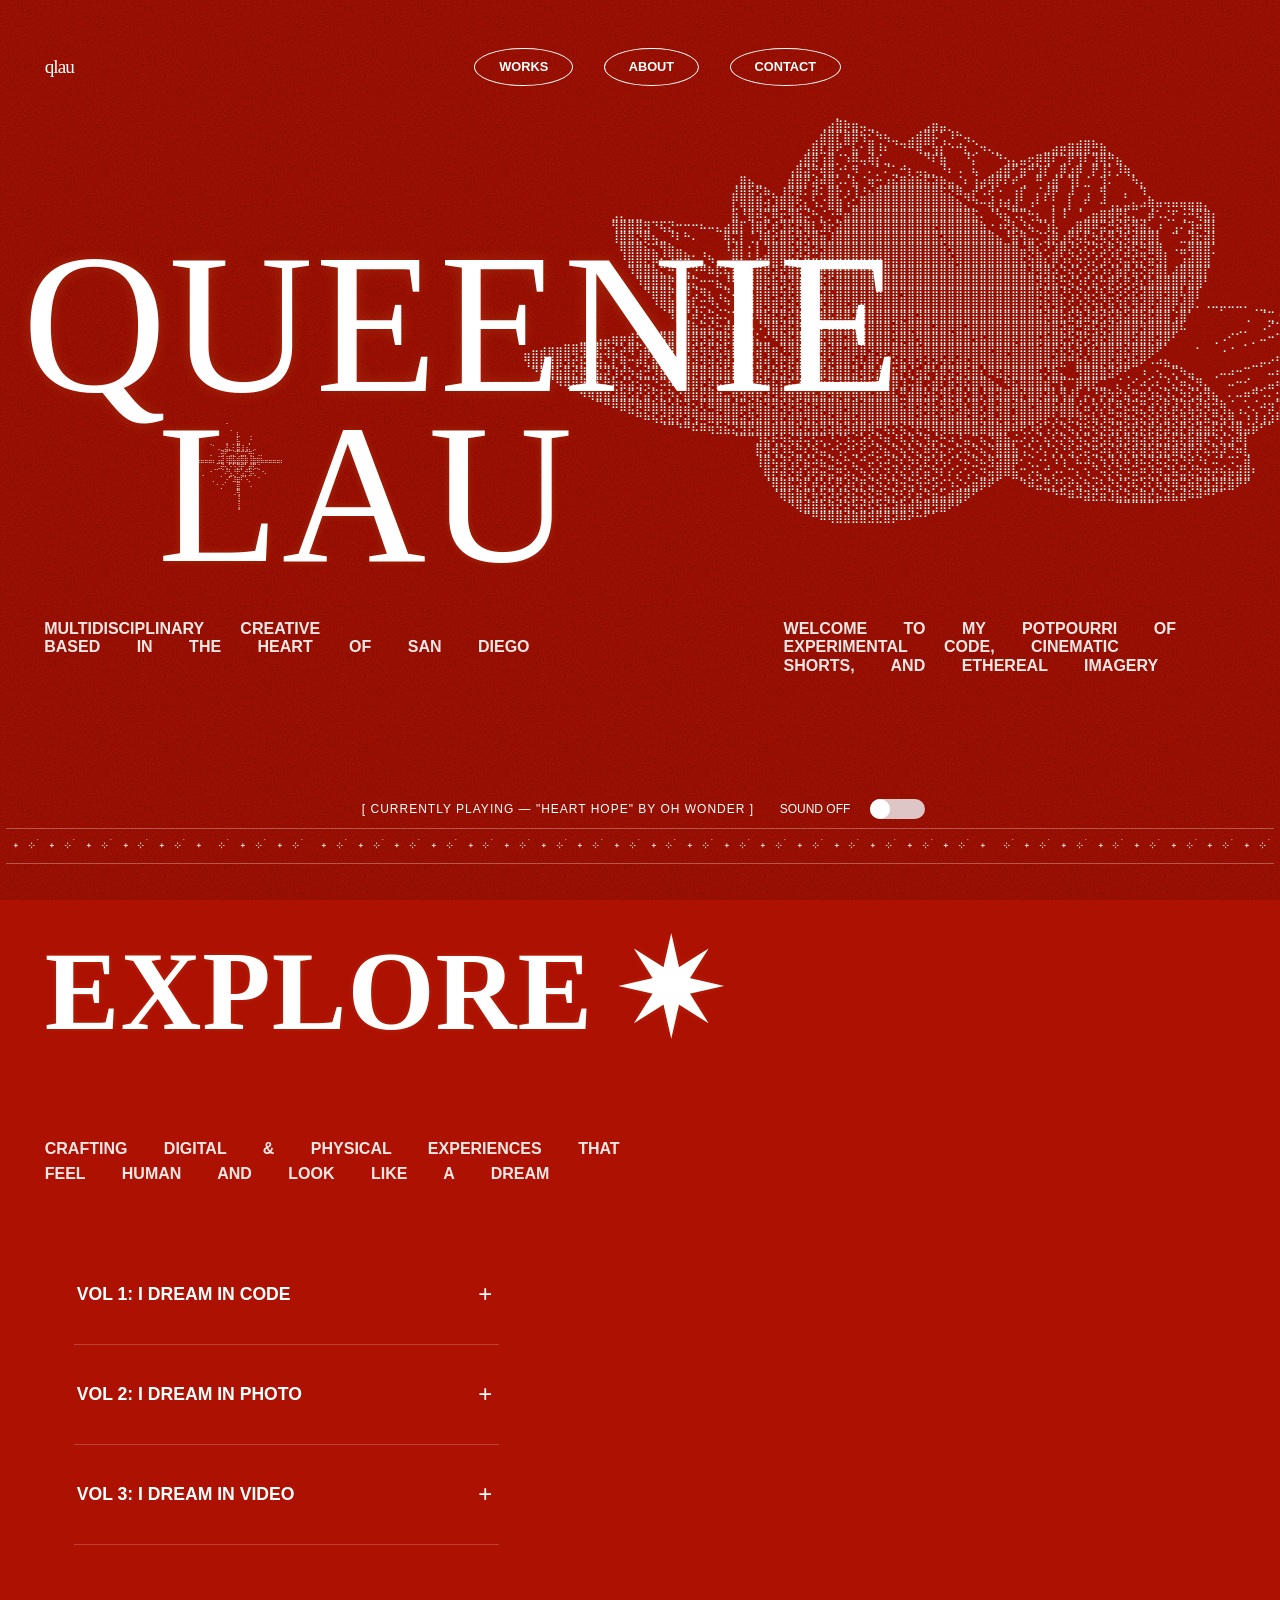
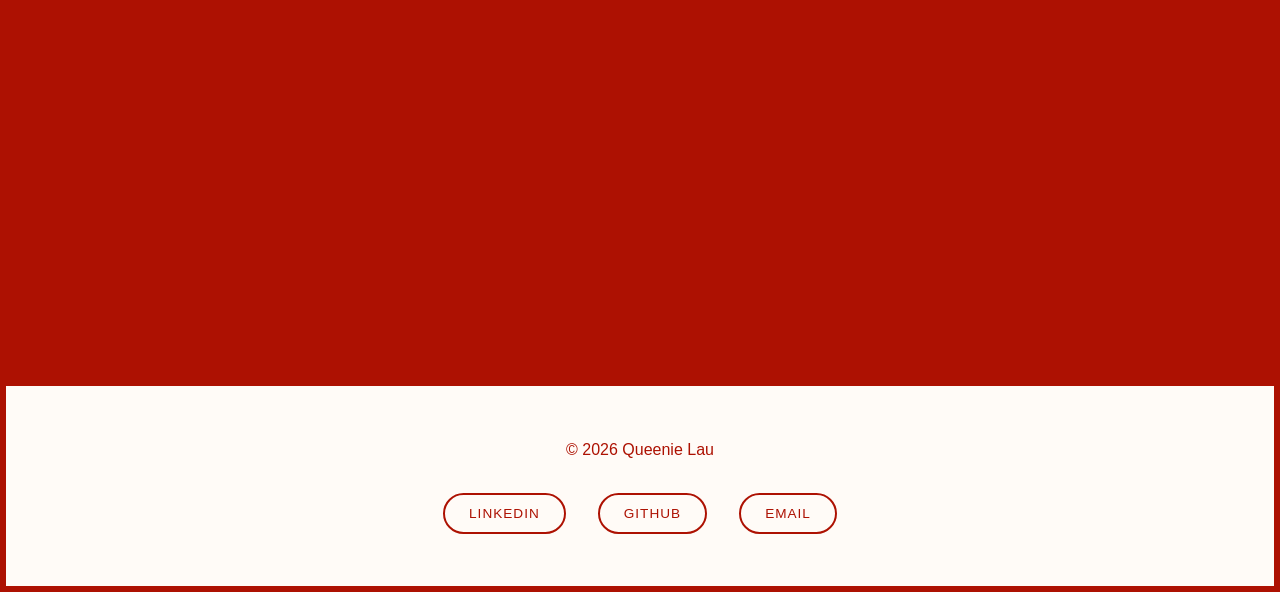
==== index.html @ f20484e8 "landing page wip" ====
<!doctype html>
<html lang="en">
  <head>
    <meta charset="UTF-8" />
    <meta name="viewport" content="width=device-width, initial-scale=1.0" />
    <title>Queenie Lau - Portfolio</title>
    <link rel="stylesheet" href="styles.css" />
    <script src="js/audio-controller.js" defer></script>
    <script type="importmap">
    {
      "imports": {
        "three": "https://unpkg.com/three@0.160.0/build/three.module.js",
        "three/addons/": "https://unpkg.com/three@0.160.0/examples/jsm/"
      }
    }
  </script>
  <script type="module" src="js/3d-cursor.js"></script>
  <script src="js/magazine.js"></script>
  <script src="https://cdn.jsdelivr.net/npm/page-flip@2.0.7/dist/js/page-flip.browser.min.js"></script>
  </head>
  <body>
    <header class="header">
      <nav class="navbar">
        <div class="logo">qlau</div>
        <ul class="nav-links">
          <li><a href="works.html">Works</a></li>
          <li><a href="about.html">About</a></li>
          <li><a href="#contact">Contact</a></li>
        </ul>
      </nav>
    </header>

    <main class="landing">
      <section class="hero">
        <div class="hero-content">
          <div class="hero-title-with-lotus">
            <div>
              <h1 class="hero-title">QUEENIE</h1>
              <div style="position: relative;">
                <h1 class="hero-title-lau">LAU</h1>
                <pre class="hero-lotus-top">⠀⠀⠀⠀⠀⠀⠀⠀⠀⠠⠀⠀⠀⠀⠀⠀⠀⠀⠀⠀⠀⠀⠀
⠀⠀⠀⠀⠀⠀⠀⠀⠀⠀⠠⠀⠀⠀⠀⠀⠀⠀⠀⠀⠀⠀⠀⠀
⠀⠀⠀⠀⠀⠀⠀⠀⠀⠀⠀⠀⡧⠀⠀⠠⠀⠀⠀⠀⠀⠀⠀⠀
⠀⠀⠀⠀⠀⢀⠀⠀⠀⢠⠀⡀⣷⠀⠀⡌⠀⠀⠀⠀⠀⠀⠀⠀
⠀⠀⠀⠀⠀⠀⠁⠠⣀⢼⣄⡂⣿⢸⢰⠄⡠⠀⠀⠀⠀⠀⠀⠀
⠀⠀⠀⠀⠀⠠⠀⢀⣺⢋⣠⣌⢋⣭⡍⢻⡂⠠⠄⠀⠀⠀⠀⠀
⠰⣶⠷⠶⠶⠶⠆⣰⣾⠸⣿⣷⣿⢿⡿⢸⣿⠿⠷⠶⠶⠶⠶⠆
⠀⠀⠀⠀⠀⠀⢀⡠⢞⢢⡑⢑⣝⡟⢁⡾⡫⢌⠀⠀⠀⠀⠀⠀
⠀⠀⠀⠠⠀⠈⠀⠀⡀⠊⣱⢌⠋⢴⡍⠽⠢⠀⠈⠂⠀⠀⠀⠀
⠀⠀⠀⠀⠀⠀⠄⠀⠀⡐⠁⠼⣿⠃⠐⠄⠀⠈⠀⠀⠀⠀⠀⠀
⠀⠀⠀⠀⠀⠀⠀⠁⠌⠀⠀⠀⣿⠀⠀⠐⠀⠀⠀⠀⠀⠀⠀⠀
⠀⠀⠀⠀⠀⠀⠀⠀⠀⠀⠀⠠⢻⠀⠀⠀⠀⠀⠀⠀⠀⠀⠀⠀
⠀⠀⠀⠀⠀⠀⠀⠀⠀⠀⠀⠀⢸⠀⠀⠀⠀⠀⠀⠀⠀⠀⠀⠀
⠀⠀⠀⠀⠀⠀⠀⠀⠀⠀⠀⠀⢸⠀⠀⠀⠀⠀⠀⠀⠀⠀⠀⠀
⠀⠀⠀⠀⠀⠀⠀⠀⠀⠀⠀⠀⠈⠀⠀⠀⠀⠀⠀</pre>
              </div>
            </div>
            <pre class="hero-lotus">
⠀⠀⠀⠀⠀⠀⠀⠀⠀⠀⠀⠀⠀⠀⠀⠀⠀⠀⠀⠀⠀⠀⠀⠀⠀⠀⠀⠀⠀⠀⠀⠀⠀⠀⠀⠀⠀⠀⠀⡀⠀⠀⠀⠀⠀⠀⠀⠀⠀⠀⠀⠀⠀⠀⠀⠀⠀⠀⠀⠀⠀⠀⠀⠀⠀⠀⠀⠀⠀⠀⠀⠀⠀⠀⠀⠀⠀⠀⠀⠀⠀⠀⠀⠀⠀⠀⠀⠀⠀⠀⠀⠀⠀⠀⠀⠀⠀⠀⠀⠀⠀⠀⠀⠀⠀
⠀⠀⠀⠀⠀⠀⠀⠀⠀⠀⠀⠀⠀⠀⠀⠀⠀⠀⠀⠀⠀⠀⠀⠀⠀⠀⠀⠀⠀⠀⠀⠀⠀⠀⠀⠀⠀⢀⣴⣿⡷⣶⢤⣀⠀⠀⠀⠀⠀⠀⣠⣶⣤⡀⠀⠀⠀⠀⠀⠀⠀⠀⠀⠀⠀⠀⠀⠀⠀⠀⠀⠀⠀⠀⠀⠀⠀⠀⠀⠀⠀⠀⠀⠀⠀⠀⠀⠀⠀⠀⠀⠀⠀⠀⠀⠀⠀⠀⠀⠀⠀⠀⠀⠀⠀
⠀⠀⠀⠀⠀⠀⠀⠀⠀⠀⠀⠀⠀⠀⠀⠀⠀⠀⠀⠀⠀⠀⠀⠀⠀⠀⠀⠀⠀⠀⠀⠀⠀⠀⠀⠀⢀⣾⣿⡏⣿⣿⢳⣊⠳⢦⣀⠀⣠⣾⣿⡧⢁⠸⠓⢤⡀⠀⠀⠀⠀⠀⠀⠀⠀⠀⠀⠀⠀⢀⣀⡀⠀⠀⠀⠀⠀⠀⠀⠀⠀⠀⠀⠀⠀⠀⠀⠀⠀⠀⠀⠀⠀⠀⠀⠀⠀⠀⠀⠀⠀⠀⠀⠀⠀
⠀⠀⠀⠀⠀⠀⠀⠀⠀⠀⠀⠀⠀⠀⠀⠀⠀⠀⠀⠀⠀⠀⠀⠀⠀⠀⠀⠀⠀⠀⠀⠀⠀⠀⠀⢠⣿⣏⣿⠟⠉⣧⠂⣿⠸⠆⠈⠙⠛⢿⣉⢳⡎⠑⠚⣆⢈⠲⢄⡀⠀⠀⠀⠀⠀⣀⣴⡶⣿⣿⣿⣛⣷⡀⠀⠀⠀⠀⠀⠀⠀⠀⠀⠀⠀⠀⠀⠀⠀⠀⠀⠀⠀⠀⠀⠀⠀⠀⠀⠀⠀⠀⠀⠀⠀
⠀⠀⠀⠀⠀⠀⠀⠀⠀⠀⠀⠀⠀⠀⠀⠀⠀⠀⠀⠀⠀⠀⠀⠀⠀⠀⠀⠀⠀⠀⠀⠀⠀⠀⢠⣿⡿⢰⣿⡈⠱⠿⢤⢾⡎⣀⠀⠀⠀⠀⠙⠏⣷⠀⠀⠘⡅⠀⠀⠙⢢⣄⣤⢖⡿⢿⠏⢉⡟⢹⠇⣹⢿⡛⣦⠀⠀⠀⠀⠀⠀⠀⠀⠀⠀⠀⠀⠀⠀⠀⠀⠀⠀⠀⠀⠀⠀⠀⠀⠀⠀⠀⠀⠀⠀
⠀⠀⠀⠀⠀⠀⠀⠀⠀⠀⠀⠀⠀⠀⠀⠀⠀⠀⠀⠀⠀⠀⠀⠀⠀⠀⠀⠀⠀⠀⠀⠀⠀⢠⣿⣽⡛⢾⣿⡐⢃⠻⠀⠄⡁⠌⣁⠚⡆⢤⣄⡀⠘⠆⠠⠀⢦⠀⢀⣴⣿⠋⣶⠛⣹⡏⢀⡿⣰⡿⠀⡟⢸⡅⡸⢷⡀⠀⠀⠀⠀⠀⠀⠀⠀⠀⠀⠀⠀⠀⠀⠀⠀⠀⠀⠀⠀⠀⠀⠀⠀⠀⠀⠀⠀
⠀⠀⠀⠀⠀⠀⠀⠀⠀⠀⠀⠀⠀⠀⠀⠀⠀⠀⠀⠀⠀⠀⠀⠀⠀⠀⢀⣿⣦⣀⠀⠀⠀⣾⣿⡟⣼⠾⣿⡡⠌⣧⠈⢶⢒⣰⣮⣿⣾⣷⣯⣽⡷⣤⡈⠆⢰⣴⢿⡟⠏⠞⢁⠀⠛⢠⣾⠁⢹⡇⣈⠀⢹⠄⠀⠀⠳⡄⠀⠀⠀⠀⠀⠀⠀⠀⠀⠀⠀⠀⠀⠀⠀⠀⠀⠀⠀⠀⠀⠀⠀⠀⠀⠀⠀
⠀⠀⠀⠀⠀⠀⠀⠀⠀⠀⠀⠀⠀⠀⠀⠀⠀⠀⠀⠀⠀⠀⠀⠀⠀⠀⣼⣿⣷⣫⠷⣄⣸⣟⡿⠅⡾⠅⣿⡗⡰⢸⣘⣦⣿⣿⣿⣿⣿⣿⣿⣿⣯⣝⠿⣤⡞⠡⢞⠐⠀⢰⡏⠀⡌⡼⡟⠀⡼⠀⢠⠀⢻⠀⠀⡄⠀⠹⡀⠀⠀⠀⠀⠀⠀⠀⠀⠀⠀⠀⠀⠀⠀⠀⠀⠀⠀⠀⠀⠀⠀⠀⠀⠀⠀
⠀⠀⠀⠀⠀⠀⠀⠀⠀⠀⠀⠀⠀⠀⠀⠀⠀⠀⠀⠀⠀⠀⠀⠀⠀⠀⣏⢿⣿⣿⣺⣼⣿⣿⣫⣆⠱⠌⣿⣿⠰⣥⣿⣿⣿⣿⣿⣿⣿⣿⣿⣿⣿⣿⣷⣌⡙⠒⢾⡸⢾⣼⣁⠰⠃⠁⡅⢀⡇⢀⠋⠀⠚⢠⣄⣤⣦⠴⢿⠶⠲⠶⢶⣶⣶⡄⠀⠀⠀⠀⠀⠀⠀⠀⠀⠀⠀⠀⠀⠀⠀⠀⠀⠀⠀
⠀⠀⠀⠀⠀⠀⠀⠀⠀⠀⠀⣠⣄⣀⣀⠀⠀⠀⠀⠀⠀⠀⠀⠀⠀⠀⣷⠘⣿⠾⣍⠿⣖⣻⣷⡬⠓⡌⡐⡛⣶⣿⣿⣿⣿⣿⣿⣿⣿⣿⣿⣿⣿⣿⣿⣿⣯⠄⠈⠳⣦⠩⡍⢓⣆⡀⡇⠸⠀⠈⣠⣶⣿⢿⣟⣧⣄⣀⡾⠡⢌⡋⢐⠚⢯⣿⡆⠀⠀⠀⠀⠀⠀⠀⠀⠀⠀⠀⠀⠀⠀⠀⠀⠀⠀
⠀⠀⠀⠀⠀⠀⠀⠀⠀⠀⠀⢻⣿⣿⣿⣻⠙⢯⣝⠒⠒⠒⠦⠤⣄⣴⣿⡏⢸⣿⢏⡾⣹⣯⣟⣿⣇⣹⡖⣽⣿⣿⣿⣿⣿⣿⣿⣿⣿⣿⣿⣟⣿⣿⣿⣿⣿⣷⡐⠰⢞⣧⡘⢦⡈⢱⡧⠀⣠⣿⣿⠿⣭⣛⣮⢷⣻⣾⣄⡰⠀⢠⠌⣹⠶⣿⡇⠀⠀⠀⠀⠀⠀⠀⠀⠀⠀⠀⠀⠀⠀⠀⠀⠀⠀
⠀⠀⠀⠀⠀⠀⠀⠀⠀⠀⠀⢸⣿⣿⣝⡿⢦⣀⠘⠇⠓⠄⠀⠀⠀⢿⣍⡇⢈⡸⣿⣞⣿⣷⣻⣞⣿⣶⣸⣿⣿⣿⣿⣿⣿⣿⣿⣿⣿⣿⣿⣿⣽⣿⣿⣿⣿⣿⣿⣦⠘⣷⢻⣤⠌⣱⡿⣰⣟⢧⣏⡳⢧⡻⣜⢯⣾⡿⣿⡇⠀⠉⣀⣹⣗⣾⡇⠀⠀⠀⠀⠀⠀⠀⠀⠀⠀⠀⠀⠀⠀⠀⠀⠀⠀
⠀⠀⠀⠀⠀⠀⠀⠀⠀⠀⠀⠀⢿⣿⣿⣮⣍⢻⣷⣤⡀⠀⢀⠀⠀⠸⣼⡇⡂⡇⢹⣿⣿⣷⣻⢾⣽⣻⣿⣿⣿⣿⣿⣿⣿⣿⣿⣿⣿⣿⣿⣿⣷⣻⣿⣿⣿⣿⣿⣿⣿⣿⣬⢿⣎⠜⣹⡿⣜⢣⢎⡝⣣⢟⡼⣳⢯⣛⣿⣿⡀⠠⣤⢿⣿⣿⡁⠀⠀⠀⠀⠀⠀⠀⠀⠀⠀⠀⠀⠀⠀⠀⠀⠀⠀
⠀⠀⠀⠀⠀⠀⠀⠀⠀⠀⠀⠀⠘⣿⣿⣟⡿⣮⡹⠿⣿⣥⣌⠳⡤⠀⣿⡇⠁⣷⡿⣿⣿⣳⣯⣟⡶⣿⣿⣿⣿⣿⣿⣿⣿⣿⣿⣿⣿⣿⣿⣿⣿⣷⢿⣿⣿⣿⣿⣿⣿⣿⣯⣳⣿⣎⡿⡱⢎⡳⢪⡜⣱⢎⡳⣭⢯⡝⣶⣻⡇⠀⣰⣾⣿⣿⠀⠀⠀⠀⠀⠀⠀⠀⠀⠀⠀⠀⠀⠀⠀⠀⠀⠀⠀
⠀⠀⠀⠀⠀⠀⠀⠀⠀⠀⠀⠀⠀⠹⣿⣿⣷⣍⡛⢶⣬⡙⠛⠷⡯⢧⣿⡇⢰⣿⡿⣽⣞⣿⡷⣯⣟⡿⣿⣿⣿⣿⣿⣿⣿⣿⣿⣿⣿⣿⣿⣿⣿⣿⣿⣿⣿⣿⣿⣿⣿⣿⣿⣼⣻⢿⡵⣙⢮⡱⢣⢞⡱⢎⣷⡟⣮⢝⡶⣿⣇⣼⣿⣿⣿⡏⠀⠀⠀⠀⠀⠀⠀⠀⠀⠀⠀⠀⠀⠀⠀⠀⠀⠀⠀
⠀⠀⠀⠀⠀⠀⠀⠀⠀⠀⠀⠀⠀⠀⠹⣿⣿⣿⡟⡖⣬⣍⠒⠒⣦⡘⠻⣤⣾⣿⡿⣷⣻⡽⣿⡷⣯⣟⣷⣿⣿⣿⣿⣿⣿⣿⣿⣿⣿⣿⣿⣿⣿⣿⣿⣿⣿⣿⣿⣿⣿⣿⣿⣿⣽⣻⣯⣓⢮⡱⢏⣮⢓⡿⣣⢟⡼⣎⣷⣿⣿⣿⡿⣾⣿⠃⠀⠀⠀⠀⠀⠀⠀⠀⠀⠀⠀⠀⠀⠀⠀⠀⠀⠀⠀
⠀⠀⠀⠀⠀⠀⠀⠀⠀⠀⠀⠀⠀⠀⠀⠙⣿⣿⡟⣷⡽⣨⠻⣆⢠⡙⠜⢻⣯⣿⣿⢿⣳⣟⣿⣿⡿⣽⣯⣿⣿⣿⣿⣿⣿⣿⣿⣻⣿⣿⣿⣿⣿⣿⣿⣿⣿⣿⣿⣿⣿⣿⣿⣿⡷⣯⣿⣜⢣⡝⣮⢜⣧⣛⡵⣫⣞⣽⣿⣿⣻⣿⢧⣿⡇⠀⠀⠀⠀⠀⠀⠀⠀⠀⠀⠀⠀⠀⠀⠀⠀⠀⠀⠀⠀
⠀⠀⠀⠀⠀⠀⠀⠀⠀⠀⠀⠀⠀⠀⠀⠀⠘⢿⣿⡭⢿⢧⠭⡙⢆⡙⠀⠘⢿⣿⣻⣿⣻⢾⡽⣿⣿⢯⣿⣿⣯⣿⣿⣿⣿⣿⣿⣿⣿⣿⣿⣿⣿⣿⣿⣿⣿⣿⣿⣿⣿⣿⣿⣿⣟⣷⣻⡧⢫⡜⣮⢳⣎⢷⡹⣧⣻⣾⣟⣾⣿⡟⣾⡿⠄⠠⠤⡤⠤⠤⠄⢀⣀⠀⠀⠀⠀⠀⠀⠀⠀⠀⠀⠀⠀
⠀⠀⠀⠀⠀⠀⠀⠀⠀⠀⠀⠀⠀⠀⠀⠀⠀⠀⠹⣷⣏⠾⡱⢭⠦⢌⠡⣄⠨⢿⣷⣯⣟⣯⡿⣯⣟⣿⣯⣿⣿⣽⣿⣿⣿⣿⣿⡿⣿⣽⣿⣿⣿⣿⣿⣿⣿⣿⣿⣿⣿⣿⣿⣿⣿⡾⣿⣗⣯⣻⣼⣻⢞⣯⢿⣵⣿⡷⣯⣿⣿⢨⣿⠁⠀⠀⠀⠀⠀⠀⢀⠀⠈⣉⠐⠦⢄⡀⠀⠀⠀⠀⠀⠀⠀
⠀⠀⠀⠀⠀⠀⠀⠀⠀⠀⠀⠀⠀⠀⠀⢀⣀⣀⣀⣈⣻⣷⣭⣮⣓⡾⣦⠐⡠⠨⢻⣿⡾⣯⣟⣷⢿⣞⣿⣷⣿⣿⣯⣿⣿⣿⢾⣿⡿⣿⣿⣽⣿⡿⣿⣽⣿⣿⣿⣿⣿⣿⣿⣿⣿⣿⣿⡽⣶⣛⡶⢯⣟⢾⣿⣿⣿⣻⣿⣿⣿⣿⠧⠀⠀⠀⠀⠀⠀⢀⡀⠀⠠⠊⠁⠀⣀⡉⠓⡦⣄⠀⠀⠀⠀
⠀⠀⠀⠀⠀⠀⠀⣀⣀⣠⣤⣶⡶⣾⡛⠛⣍⣿⣿⣿⣿⢿⣻⣽⡻⣟⡿⣿⣶⣅⣊⠻⣿⣯⡿⣾⢯⣟⣿⣿⣽⣿⣽⣿⣿⣿⣻⡿⣿⣻⣿⣿⣿⣿⣿⣿⣻⣯⣿⣿⣿⡿⣿⣿⣯⣷⣿⣟⣳⡽⣫⢿⣞⣿⣿⣿⣳⣿⡿⣽⡿⠃⠀⠀⠀⠀⢀⠠⠊⠁⠀⡀⠤⠒⠉⠉⠀⠀⢠⡽⣜⣛⡶⣄⠀
⣀⣤⣴⣶⣶⣿⣿⢿⣿⣟⣳⣎⡵⢿⢫⣾⣿⣿⣿⣟⡾⣯⢷⣯⣟⣧⣟⣧⠿⣽⢿⣶⡹⢿⣿⣻⣯⢿⡾⣿⣽⣿⣿⣻⢿⡿⣿⣿⣿⣷⣿⣿⣿⣿⣿⣿⣿⣿⣟⣿⡿⣿⣿⣿⣷⣿⣟⣞⢧⣻⢱⣯⣿⣿⣻⣞⣿⣿⣿⠟⠁⠀⠀⠀⠂⠀⠀⠠⠐⠀⠁⠀⠀⠀⠀⣀⣡⠴⢓⣫⣭⣷⣿⣿⠃
⢻⣿⣿⣿⣿⣻⣞⡯⢶⣽⣌⡏⢿⠒⡾⣏⣿⣿⣿⣾⣿⣽⣻⢾⡽⣾⡽⣞⡿⣽⢾⡹⣟⡿⣽⣿⣯⣿⡽⣿⣿⣳⢧⣿⢏⣾⠵⣯⢿⡽⣺⡽⣳⣟⣾⣯⣿⢿⣿⣿⣿⣿⣿⣿⣿⣿⣾⣟⠛⣷⣧⣿⡿⣯⢿⣽⣷⠟⠡⠴⣦⣀⠀⠀⠀⠀⠀⠀⠀⠀⠀⣀⡤⠔⠋⠁⠀⠠⢏⣙⣥⣿⣿⠃⠀
⠀⠙⢿⣿⣷⣿⣞⡿⣷⣮⡽⣹⢞⡳⣴⣚⡹⣿⣿⣿⣿⡿⣿⣿⣿⣷⣿⣽⣻⡽⣾⣽⣳⢯⡿⣜⡿⣷⣿⣿⣿⣽⢾⣟⣾⢇⣯⡟⣎⢶⣟⢳⡿⣽⣻⢷⣿⣎⠿⣯⡿⣿⣿⣿⣯⢜⣷⣄⠀⢻⣿⣿⣿⣽⠟⢋⠀⠰⢀⢢⡀⢍⠳⣤⠀⠀⢀⠤⠴⠒⠉⠀⠀⠤⠖⠉⣀⣥⡶⢯⣙⡾⠃⠀⠀
⠀⠀⠀⠈⠻⢿⣿⣿⣽⣯⣟⡷⣮⣵⣪⢭⡙⠭⠿⣿⣻⣿⣟⡾⣯⣿⣽⣻⢿⣿⣷⣯⣟⣯⣽⣻⣼⣳⢿⣽⣻⣿⣿⣷⣿⢯⣿⣹⢬⣿⡩⣾⢏⣷⣻⢯⣿⢿⣷⣄⠻⣯⣿⣿⣿⣾⡛⣏⠉⣿⢿⣟⣉⠀⡌⢠⠊⠴⡡⢆⡘⣌⠶⣌⡻⣄⠀⠀⠤⠒⠊⢀⢀⣤⠶⢛⠋⡅⣎⣷⠟⠁⠀⠀⠀
⠀⠀⠀⠀⠀⠀⠉⠻⢿⣿⣾⣽⣷⣫⡞⣵⢫⡗⡳⡜⣿⣷⣟⣿⣾⣭⢷⣻⢿⡾⣽⣻⢿⡿⣿⣷⣯⣿⣻⡾⣿⢿⣿⣯⣿⣿⣧⣛⣾⣿⣳⣯⢻⡧⣿⢎⣿⡜⣿⣽⣿⣿⡞⣿⡿⣽⣧⢻⣼⠇⡬⡘⡽⣳⠞⣦⢛⠶⣱⢦⡹⣌⡳⢎⣵⢻⣦⠀⠄⠤⠶⠛⠡⠄⣂⠡⣼⣼⡿⠋⠀⠀⠀⠀⠀
⠀⠀⠀⠀⠀⠀⠀⠀⠀⠉⠛⠿⣿⣟⡿⣿⣷⣿⣵⣯⣽⣢⢏⠿⣿⣿⣾⣭⡷⣿⣽⣻⢯⣟⡷⣯⣟⣿⣿⣿⢿⣿⣾⣿⣿⣿⣿⣖⣿⣻⣽⣧⣻⣯⢿⣎⣿⡜⣿⣼⣿⢾⣿⣟⣿⣿⣯⣾⣿⡜⣥⢳⡱⣏⠿⣜⣭⡛⣴⢣⡟⣼⡹⣏⣞⢷⣚⢷⡈⢀⠡⡈⠴⣲⢩⣾⡿⠋⠀⠀⠀⠀⠀⠀⠀
⠀⠀⠀⠀⠀⠀⠀⠀⠀⠀⠀⠀⠀⠉⠛⠷⢯⣞⣯⡟⣽⢻⠿⣿⣷⣿⣿⣵⣻⣽⣿⢿⣟⣾⢿⣻⡿⣷⣯⡿⣿⢯⣿⢿⣿⣿⣿⣿⣿⣽⣾⣷⣻⣷⣿⣯⣿⣞⣿⡼⣿⢾⣿⣿⡿⣟⢣⡛⣟⡻⢖⣧⢳⣭⣛⡷⢮⣝⢮⡗⣯⢷⣻⡽⣞⣧⣛⢮⢿⣈⠱⢸⢰⣱⠿⠉⠀⠀⠀⠀⠀⠀⠀⠀⠀
⠀⠀⠀⠀⠀⠀⠀⠀⠀⠀⠀⠀⠀⠀⠀⠀⠀⠈⠉⠙⠛⠯⠿⢶⣳⣮⣝⣻⣟⣿⣿⣿⣿⣿⣯⣟⣿⣻⣽⣿⣽⡿⡿⢿⡛⢯⡝⢮⡙⣟⠻⢿⢿⣿⣿⣿⣿⣾⣿⣿⡿⠿⢟⡹⣞⢡⢣⡙⢦⡹⣓⢮⡳⢮⡽⣞⣟⡮⣟⡾⣽⣳⡟⣾⣽⣶⡯⢏⠺⣿⣬⡷⠋⠁⠀⠀⠀⠀⠀⠀⠀⠀⠀⠀⠀
⠀⠀⠀⠀⠀⠀⠀⠀⠀⠀⠀⠀⠀⠀⠀⠀⠀⠀⠀⠀⠀⠀⠀⠀⠀⠀⠈⠉⠉⣹⣯⢗⡳⢮⡽⢭⢫⢍⡘⢌⡱⢌⡵⢣⡙⢶⡘⢧⡹⣌⢻⡬⡓⠴⡘⣤⡉⢦⡙⣿⣷⡬⠔⡰⠌⢦⠣⡝⢦⠳⣍⠶⣫⣏⢷⣻⢾⣽⣳⣟⣳⢯⣟⣷⣿⢯⡙⣎⣱⠾⡇⠀⠀⠀⠀⠀⠀⠀⠀⠀⠀⠀⠀⠀⠀
⠀⠀⠀⠀⠀⠀⠀⠀⠀⠀⠀⠀⠀⠀⠀⠀⠀⠀⠀⠀⠀⠀⠀⠀⠀⠀⠀⠀⠀⣿⣻⢾⡹⢧⣛⢎⡳⣬⡐⢣⠜⣃⠞⣡⠝⣦⡙⢦⠳⣌⠷⡳⣍⠖⡩⢦⡙⢦⡙⣿⣿⣷⢨⡑⠜⡌⡱⡘⣣⢛⡬⣛⠵⣎⢯⡳⣟⣾⣳⢯⣟⣿⡾⡟⡞⢦⠽⡼⠙⠶⣇⠀⠀⠀⠀⠀⠀⠀⠀⠀⠀⠀⠀⠀⠀
⠀⠀⠀⠀⠀⠀⠀⠀⠀⠀⠀⠀⠀⠀⠀⠀⠀⠀⠀⠀⠀⠀⠀⠀⠀⠀⠀⠀⠀⢸⣿⢮⣽⢣⡟⣮⠵⣦⣙⠦⡓⣌⠚⡤⢫⠴⣙⢎⡳⢎⣟⡱⢣⠎⡑⠦⣙⠦⣻⣽⣿⡿⠂⢌⡐⢂⠱⢱⠈⠧⠼⣌⢳⡹⣎⠷⣹⠮⣝⠯⣝⡲⣙⢞⡘⠆⠬⢁⠩⣁⣾⠀⠀⠀⠀⠀⠀⠀⠀⠀⠀⠀⠀⠀⠀
⠀⠀⠀⠀⠀⠀⠀⠀⠀⠀⠀⠀⠀⠀⠀⠀⠀⠀⠀⠀⠀⠀⠀⠀⠀⠀⠀⠀⠀⠀⢿⣟⡾⣝⡾⣱⢟⡶⣭⣛⡵⣌⠳⣜⢣⡝⡜⢮⡱⢏⡶⣙⠇⠎⡔⢡⢢⣙⢶⣿⠿⣷⡉⡔⢦⡉⡔⢂⡉⢆⠱⣈⠲⡕⢮⣙⠶⣛⣜⡻⣬⠷⣭⢮⣝⡻⣞⣳⡷⣾⣿⠃⠀⠀⠀⠀⠀⠀⠀⠀⠀⠀⠀⠀⠀
⠀⠀⠀⠀⠀⠀⠀⠀⠀⠀⠀⠀⠀⠀⠀⠀⠀⠀⠀⠀⠀⠀⠀⠀⠀⠀⠀⠀⠀⠀⠈⢿⣿⣯⡽⣏⡾⣵⣣⢟⡼⣎⡟⣬⠳⣜⡹⢲⢭⢳⡚⡵⣊⠱⢌⣢⣶⡿⠟⠁⠀⠀⠙⠾⣥⣛⡜⣣⠞⣦⠳⣔⣣⡝⢮⡱⢯⡱⢎⢷⡹⢿⣭⢷⣯⢿⣽⣟⣿⠟⠋⠀⠀⠀⠀⠀⠀⠀⠀⠀⠀⠀⠀⠀⠀
⠀⠀⠀⠀⠀⠀⠀⠀⠀⠀⠀⠀⠀⠀⠀⠀⠀⠀⠀⠀⠀⠀⠀⠀⠀⠀⠀⠀⠀⠀⠀⠈⢿⣷⣿⣏⢷⣳⡽⣞⡽⣮⣝⢮⣛⣦⡝⣣⢏⡶⣙⣶⣥⣾⣿⡿⠋⠀⠀⠀⠀⠀⠀⠀⠀⠈⠙⠓⠿⠼⣽⣞⣶⣹⣧⣝⣶⣿⣞⣦⣽⣧⣾⠷⠾⠛⠋⠁⠀⠀⠀⠀⠀⠀⠀⠀⠀⠀⠀⠀⠀⠀⠀⠀⠀
⠀⠀⠀⠀⠀⠀⠀⠀⠀⠀⠀⠀⠀⠀⠀⠀⠀⠀⠀⠀⠀⠀⠀⠀⠀⠀⠀⠀⠀⠀⠀⠀⠀⠙⢿⣾⣿⣷⣻⣞⣽⡳⣞⢯⣳⣮⣽⣷⣾⠿⣿⣻⣿⠟⠋⠀⠀⠀⠀⠀⠀⠀⠀⠀⠀⠀⠀⠀⠀⠀⠀⠀⠀⠀⠉⠉⠉⠉⠉⠁⠀⠀⠀⠀⠀⠀⠀⠀⠀⠀⠀⠀⠀⠀⠀⠀⠀⠀⠀⠀⠀⠀⠀⠀⠀
⠀⠀⠀⠀⠀⠀⠀⠀⠀⠀⠀⠀⠀⠀⠀⠀⠀⠀⠀⠀⠀⠀⠀⠀⠀⠀⠀⠀⠀⠀⠀⠀⠀⠀⠀⠉⠛⠿⢿⣿⣾⣿⣿⣻⣟⣿⡽⠿⠞⠓⠋⠁⠀⠀⠀⠀⠀⠀⠀⠀⠀⠀⠀⠀⠀⠀⠀⠀⠀⠀⠀⠀⠀⠀⠀⠀⠀⠀⠀⠀⠀⠀⠀⠀⠀⠀⠀⠀⠀⠀⠀⠀⠀⠀⠀⠀⠀⠀⠀⠀⠀⠀⠀⠀⠀

            </pre>

        </div>
        <div class="hero-subtitle-container">
          <h2 class="hero-subtitle">MULTIDISCIPLINARY CREATIVE <br> BASED IN THE HEART OF SAN DIEGO</h2>⠀⠀⠀⠀⠀⠀⠀⠀⠀⠀⠀⠀⠀⠀⠀⠀⠀⠀⠀⠀
          <h2 class="hero-subtitle" id="subtitle-right">welcome to my potpourri of <br> experimental code, cinematic <br> shorts, and ethereal imagery</h2>
      </section>

      <div class="song-container">
        <div class="current-song">
            <p>[  CURRENTLY PLAYING — "HEART HOPE" BY OH WONDER  ]</p>
        </div>
           <div class="sound-off">
            <p id="status-text">SOUND OFF</p>
        </div>
        <label class="switch">
          <input type="checkbox" id="music-toggle">
          <span class="slider round"></span>
        </label>
        <audio id="bg-music" loop>
            <source src="songs/Oh Wonder - Heart Hope - 10 Years On (Official Audio).mp3" type="audio/mpeg">
        </audio>
      </div>

      <div class="divider">
        <pre>˖ ⊹ ࣪ ˖ ⊹ ࣪ ˖ ⊹ ࣪ ˖ ⊹ ࣪ ˖ ⊹ ࣪ ˖  ⊹ ࣪ ˖ ⊹ ࣪ ˖ ⊹ ࣪  ˖ ⊹ ࣪ ˖ ⊹ ࣪ ˖ ⊹ ࣪ ˖ ⊹ ࣪ ˖ ⊹ ࣪ ˖ ⊹ ࣪ ˖ ⊹ ࣪ ˖ ⊹ ࣪ ˖ ⊹ ࣪ ˖ ⊹ ࣪ ˖ ⊹ ࣪ ˖ ⊹ ࣪ ˖ ⊹ ࣪ ˖ ⊹ ࣪ ˖ ⊹ ࣪ ˖ ⊹ ࣪ ˖ ⊹ ࣪ ˖ ⊹ ࣪ ˖  ⊹ ࣪ ˖ ⊹ ࣪ ˖ ⊹ ࣪ ˖ ⊹ ࣪ ˖ ⊹ ࣪ ˖ ⊹ ࣪ ˖ ⊹ ࣪ ˖ ⊹ ࣪ ˖ ⊹ ࣪ ˖ ⊹ ࣪ ˖ ⊹ ࣪ ˖ ⊹ ࣪ ˖ ⊹ ࣪ ˖ ⊹ ࣪ ˖</pre>
      </div>
<section class="featured-work">
  <div class="featured-work-header">
    <h2 id="explore">Explore ✷</h2>
    <p class="hero-subtitle">CRAFTING DIGITAL & PHYSICAL EXPERIENCES THAT <br> FEEL HUMAN AND LOOK LIKE A DREAM</p>
  </div>

  <div class="split-portfolio-container">
    
    <div class="volumes-container">
      <details class="volume-item">
        <summary>VOL 1: I DREAM IN CODE <span class="plus-icon">+</span></summary>
        <div class="volume-content">
          <p>Three coding experiences centered around themes of self-reflection, connection, and the bridge between digital and physical space</p>
          <button class="view-btn" data-page="1">Open Volume 1</button>
        </div>
      </details>

      <details class="volume-item">
        <summary>VOL 2: I DREAM IN PHOTO <span class="plus-icon">+</span></summary>
        <div class="volume-content">
          <p>A collection of ethereal imagery captured across the heart of San Diego and beyond</p>
          <button class="view-btn" data-page="4">Open Volume 2</button>
        </div>
      </details>

      <details class="volume-item">
        <summary>VOL 3: I DREAM IN VIDEO <span class="plus-icon">+</span></summary>
        <div class="volume-content">
          <p>Cinematic shorts exploring life lessons and self reflection</p>
          <button class="view-btn" data-page="6">Open Volume 3</button>
        </div>
      </details>
    </div>

    <div class="magazine-viewport">
      <div id="magazine">
        <div class="page" data-density="hard"><img src="assets/About.png" alt="Front Cover"></div>
        <div class="page"><img src="assets/About.png" alt="Page 1"></div>
        <div class="page"><img src="assets/About.png" alt="Page 2"></div>
        <div class="page"><img src="assets/About.png" alt="Page 3"></div>
        <div class="page" data-density="hard"><img src="assets/About.png" alt="Back Cover"></div>
      </div>
    </div>

  </div>
  </section>
    </main>

    <footer class="footer">
      <p>&copy; 2026 Queenie Lau</p>
      <div class="social-links">
        <a href="#">LinkedIn</a>
        <a href="#">GitHub</a>
        <a href="#">Email</a>
      </div>
    </footer>
  </body>
</html>
---- styles.css ----
@font-face {
    font-family: 'Perandory';
    src: url('/fonts/Perandory-Regular.otf') format('opentype');
}

@font-face {
    font-family: 'Sugar';
    src: url('/fonts/sugar.otf') format('opentype');
}

@font-face {
    font-family: 'Pragmatica';
    font-weight: 400;
    src: url('/fonts/fonnts.com-Pragmatica_Book.otf') format('opentype');
}

@font-face {
    font-family: 'Pragmatica';
    font-weight: 700;
    src: url('/fonts/fonnts.com-Pragmatica_Bold.otf') format('opentype');
}

* {
    margin: 0;
    padding: .2rem;
    box-sizing: border-box;
}

/* Hide the real cursor globally */
html,
body,
a,
button {
    cursor: none !important;
}

#cursor-canvas {
    position: fixed;
    top: 0;
    left: 0;
    width: 100vw;
    height: 100vh;
    pointer-events: none;
    /* Allows you to click "through" the heart to your links */
    z-index: 9999;
}

:root {
    --primary-red: #AD1102;
    --secondary-white: #FFFBF7;
    --text-white: #FFFFFF;
    --font-serif: 'Perandory';
    --font-sans: 'Pragmatica', -apple-system, BlinkMacSystemFont, 'Segoe UI', sans-serif;
}


body {
    font-family: var(--font-sans);
    color: var(--text-white);
    line-height: 1.6;
    background-color: var(--primary-red);
    overflow-x: hidden;
    position: relative;
}

body::before {
    content: '';
    position: fixed;
    top: 0;
    left: 0;
    width: 100%;
    height: 100%;
    pointer-events: none;
    background-image: 
        url('data:image/svg+xml;charset=utf-8,<svg xmlns="http://www.w3.org/2000/svg" width="100" height="100"><filter id="noise"><feTurbulence type="fractalNoise" baseFrequency="0.9" numOctaves="4" result="noise"/><feColorMatrix in="noise" type="saturate" values="0.3"/></filter><rect width="100" height="100" fill="rgba(0,0,0,0.02)" filter="url(%23noise)"/></svg>');
    z-index: 1;
    mix-blend-mode: multiply;
}

/* Header & Navigation */
.header {
    background-color: transparent;
    color: var(--text-white);
    padding: 2rem 2rem;
    position: sticky;
    top: 0;
    z-index: 101;
}

.navbar {
    display: flex;
    justify-content: space-between;
    align-items: center;
    max-width: 1400px;
    margin: 0 auto;
}

.logo {
    font-family: 'Sugar';
    font-size: 1.2rem;
    font-weight: 400;
    letter-spacing: -1px;
    text-transform: lowercase;
}

.nav-links {
    display: flex;
    list-style: none;
    gap: 1.5rem;
    flex: 1;
    justify-content: center;
}

.nav-links a {
    color: var(--text-white);
    text-decoration: none;
    font-weight: 600;
    font-size: 0.8rem;
    text-transform: uppercase;
    border: .5px solid var(--text-white);
    padding: 0.5rem 1.5rem;
    border-radius: 90%;
    transition: all 0.3s ease;
    display: inline-block;
}

.nav-links a:hover,
.nav-links a.active {
    background-color: var(--text-white);
    color: var(--primary-red);
}

/* Main Content */
main {
    margin: 0;
    padding: 0;
    position: relative;
    z-index: 2;
}

/* Hero Section */
.hero {
    display: flex;
    flex-direction: column;
    justify-content: center;
    min-height: 70vh;
    margin-bottom: 2rem;
}

.hero-content {
    margin-top: 2%;
    display: flex;
    flex-direction: column;
    gap: 2rem;
}

.hero-title-with-lotus {
    display: flex;
    gap: 2rem;
    align-items: flex-start;
}

.hero-lotus {
    font-size: .7rem;
    font-family: monospace;
    line-height: 1;
    padding: 0;
    white-space: pre;
    letter-spacing: 0;
    position: absolute;
    justify-content: right;
    margin-left: 40%;
    margin-right: 2%;
    top: -1%;
}

.hero-lotus-top {
    font-size: .4rem;
    font-family: monospace;
    line-height: 1;
    padding: 0;
    margin: 0;
    white-space: pre;
    letter-spacing: 0;
    position: absolute;
    left: 19%;
    top: -15%;
    overflow: visible;
}

.hero-title {
    font-family: var(--font-serif);
    font-size: 12.5rem;
    font-weight: 400;
    line-height: 1.1;
    color: var(--text-white);
    text-transform: uppercase;
    letter-spacing: 2px;
    text-shadow: 0 0 15px rgba(255, 180, 80, 0.15);
}

.hero-title-lau {
    font-family: var(--font-serif);
    font-size: 12.5rem;
    font-weight: 400;
    line-height: .5;
    color: var(--text-white);
    text-transform: uppercase;
    letter-spacing: 2px;
    text-shadow: 0 0 8px rgba(255, 180, 80, 0.15);
    margin-left: 15%;
}

.hero-subtitle {
    font-size: 1rem;
    color: rgba(255, 255, 255, 0.9);
    font-weight: 600;
    letter-spacing: 0;
    word-spacing: 2rem;
}

.hero-subtitle-container {
    display: flex;
    flex-direction: row;
    justify-content: space-between;
    text-transform: uppercase;
    margin: 2%;
    line-height: 115%;
}

#subtitle-right {
    text-align: left;
    justify-content: right;
    margin-right: 5%;
}

.current-song {
    font-size: 0.75rem;
    font-family: var(--font-sans);
    text-transform: uppercase;
    letter-spacing: 1px;
    display: flex;
    justify-content: center;
    align-items: center;
}

/* The switch - the box around the slider */
.switch {
    position: relative;
    display: inline-block;
    width: 55px;
    height: 20px;
}

/* Hide default HTML checkbox */
.switch input {
    opacity: 0;
    width: 0;
    height: 0;
}

/* The slider */
.slider {
    position: absolute;
    cursor: pointer;
    top: 0;
    left: 0;
    right: 0;
    bottom: 0;
    background-color: #dec6c6;
    -webkit-transition: .4s;
    transition: .4s;
}

.slider:before {
    position: absolute;
    content: "";
    height: 20px;
    width: 20px;
    left: 0px;
    bottom: 0px;
    background-color: white;
    -webkit-transition: .4s;
    transition: .4s;
}

input:checked+.slider {
    background-color: #a2c9a2;
}

input:focus+.slider {
    box-shadow: 0 0 1px #fcefee;
}

input:checked+.slider:before {
    -webkit-transform: translateX(35px);
    -ms-transform: translateX(35px);
    transform: translateX(35px);
}

/* Rounded sliders */
.slider.round {
    border-radius: 34px;
}

.slider.round:before {
    border-radius: 50%;
}

.song-container {
    display: flex;
    align-items: center;
    gap: 1rem;
    justify-content: center;
    font-size: 0.75rem;
}

.sound-off {
    margin: 0;
    padding: 0;
}

.cta-buttons {
    display: flex;
    gap: 2rem;
    margin-top: 2rem;
    justify-content: center;
}

.btn {
    padding: 0.75rem 2.5rem;
    font-size: 0.9rem;
    border: 2px solid var(--text-white);
    border-radius: 30px;
    cursor: pointer;
    text-decoration: none;
    font-weight: 500;
    transition: all 0.3s ease;
    display: inline-block;
    text-transform: uppercase;
    letter-spacing: 1.5px;
    font-family: var(--font-sans);
}

.btn-primary {
    background-color: var(--text-white);
    color: var(--primary-red);
}

.btn-primary:hover {
    transform: translateY(-3px);
    box-shadow: 0 10px 30px rgba(0, 0, 0, 0.3);
}

.btn-secondary {
    background-color: transparent;
    color: var(--text-white);
    border: 2px solid var(--text-white);
}

.btn-secondary:hover {
    background-color: var(--text-white);
    color: var(--primary-red);
    transform: translateY(-3px);
}

.hero-visual {
    margin-top: 3rem;
    height: 0;
}

.divider {
    border-top: 1px solid rgba(255, 255, 255, 0.3);
}

/* Featured Work Section */
.featured-work {
    margin-bottom: 4rem;
    border-top: 1px solid rgba(255, 255, 255, 0.3);
    padding: 2rem;
}

.featured-work h2 {
    font-family: var(--font-serif);
    font-size: 4rem;
    margin-bottom: 3rem;
    color: var(--text-white);
    text-transform: uppercase;
    letter-spacing: 1px;
    text-shadow: 0 0 6px rgba(255, 180, 80, 0.12);
}

.projects-grid {
    display: grid;
    grid-template-columns: repeat(auto-fit, minmax(300px, 1fr));
    gap: 3rem;
}

.project-card {
    background-color: transparent;
    border-radius: 0;
    overflow: visible;
    transition: transform 0.3s ease;
    cursor: pointer;
    padding-bottom: 2rem;
    border-bottom: 1px solid rgba(255, 255, 255, 0.2);
}

.project-card:hover {
    transform: translateY(-5px);
}

.project-image {
    width: 100%;
    aspect-ratio: 16/9;
    background-color: rgba(255, 255, 255, 0.1);
    display: flex;
    align-items: center;
    justify-content: center;
    border-radius: 0;
    margin-bottom: 1.5rem;
}

.project-card h3 {
    font-family: var(--font-serif);
    font-size: 1.8rem;
    padding: 0;
    color: var(--text-white);
    text-transform: uppercase;
    letter-spacing: 1px;
    margin-bottom: 0.5rem;
    text-shadow: 0 0 5px rgba(255, 180, 80, 0.1);
}

.project-card p {
    padding: 0;
    color: rgba(255, 255, 255, 0.8);
    font-size: 1rem;
}

/* Footer */
.footer {
    background-color: var(--secondary-white);
    color: var(--primary-red);
    padding: 3rem 2rem;
    text-align: center;
    margin-top: 4rem;
}

.footer p {
    color: var(--primary-red);
    font-size: 1rem;
    font-family: var(--font-sans);
}

.social-links {
    display: flex;
    justify-content: center;
    gap: 2rem;
    margin-top: 1.5rem;
}

.social-links a {
    color: var(--primary-red);
    text-decoration: none;
    font-weight: 500;
    font-size: 0.85rem;
    text-transform: uppercase;
    letter-spacing: 1px;
    border: 2px solid var(--primary-red);
    padding: 0.5rem 1.5rem;
    border-radius: 30px;
    transition: all 0.3s ease;
}

.social-links a:hover {
    background-color: var(--primary-red);
    color: var(--secondary-white);
}

/* About Page */
.about-container {
    max-width: 1000px;
    margin: 0 auto;
    padding: 3rem 0;
}

.about-header {
    text-align: center;
    margin-bottom: 4rem;
    border-bottom: 1px solid rgba(255, 255, 255, 0.2);
    padding-bottom: 2rem;
}

.about-header h1 {
    font-family: var(--font-serif);
    font-size: 4rem;
    margin-bottom: 1rem;
    color: var(--text-white);
    text-transform: uppercase;
    letter-spacing: 2px;
    text-shadow: 0 0 6px rgba(255, 180, 80, 0.12);
}

.about-content {
    display: grid;
    grid-template-columns: 1fr 1fr;
    gap: 4rem;
    align-items: start;
}

.about-text {
    line-height: 1.8;
}

.about-text p {
    margin-bottom: 1.5rem;
    font-size: 1rem;
    color: rgba(255, 255, 255, 0.9);
    font-family: var(--font-sans);
}

.about-image {
    background-color: rgba(255, 255, 255, 0.1);
    border-radius: 0;
    aspect-ratio: 4/5;
    display: flex;
    align-items: center;
    justify-content: center;
    border: 1px solid rgba(255, 255, 255, 0.2);
}

.skills-section {
    margin-top: 3rem;
    padding-top: 3rem;
    border-top: 1px solid rgba(255, 255, 255, 0.2);
}

.skills-section h2 {
    font-family: var(--font-serif);
    font-size: 2rem;
    margin-bottom: 1.5rem;
    color: var(--text-white);
    text-transform: uppercase;
    letter-spacing: 1px;
    text-shadow: 0 0 5px rgba(255, 180, 80, 0.1);
}

.skills-grid {
    display: grid;
    grid-template-columns: repeat(auto-fit, minmax(120px, 1fr));
    gap: 1rem;
}

.skill-tag {
    background-color: transparent;
    padding: 0.75rem 1rem;
    border-radius: 0;
    text-align: center;
    font-weight: 500;
    border: 1px solid rgba(255, 255, 255, 0.3);
    font-size: 0.85rem;
    text-transform: uppercase;
    letter-spacing: 0.5px;
    color: rgba(255, 255, 255, 0.9);
}

/* Works Page */
.works-container {
    max-width: 1200px;
    margin: 0 auto;
    padding: 3rem 0;
}

.works-header h1 {
    font-family: var(--font-serif);
    font-size: 5rem;
    margin-bottom: 3rem;
    color: var(--text-white);
    text-transform: uppercase;
    letter-spacing: 2px;
    text-shadow: 0 0 8px rgba(255, 180, 80, 0.15);
}

.works-grid {
    display: grid;
    grid-template-columns: 1fr;
    gap: 4rem;
}

.work-item {
    background-color: transparent;
    border-radius: 0;
    overflow: visible;
    transition: all 0.3s ease;
    padding-bottom: 2rem;
    border-bottom: 1px solid rgba(255, 255, 255, 0.2);
}

.work-item:hover {
    transform: translateY(-5px);
}

.work-image {
    width: 100%;
    aspect-ratio: 16/10;
    background-color: rgba(255, 255, 255, 0.1);
    display: flex;
    align-items: center;
    justify-content: center;
    border-radius: 0;
    margin-bottom: 2rem;
    border: 1px solid rgba(255, 255, 255, 0.1);
}

.work-info {
    padding: 0;
}

.work-info h3 {
    font-family: var(--font-serif);
    font-size: 2.5rem;
    margin-bottom: 0.5rem;
    color: var(--text-white);
    text-transform: uppercase;
    letter-spacing: 1px;
    text-shadow: 0 0 6px rgba(255, 180, 80, 0.12);
}

.work-category {
    font-size: 0.8rem;
    color: rgba(255, 255, 255, 0.7);
    font-weight: 500;
    margin-bottom: 1rem;
    text-transform: uppercase;
    letter-spacing: 1px;
}

.work-description {
    color: rgba(255, 255, 255, 0.85);
    margin-bottom: 1.5rem;
    font-size: 1rem;
    line-height: 1.7;
}

.work-tags {
    display: flex;
    flex-wrap: wrap;
    gap: 1rem;
}

.work-tag {
    background-color: transparent;
    color: var(--text-white);
    padding: 0.5rem 1rem;
    border-radius: 20px;
    font-size: 0.8rem;
    border: 1px solid rgba(255, 255, 255, 0.4);
    text-transform: uppercase;
    letter-spacing: 0.5px;
}


#explore {
    font-size: 7rem;
}

#magazine {
    /* Very soft depth shadow */
    box-shadow: 0 10px 50px rgba(0, 0, 0, 0.1) !important;
}

/* 1. Force Smoothness & Add Spine Shadow */
.stPageFlip-page {
    background-color: #fff;
    /* This adds depth where the pages meet (the spine) */
    box-shadow: 0 10px 40px rgba(0, 0, 0, 0.1) !important;
}

/* 2. Create the Glossy Finish Overlay */
.page::after {
    content: '';
    position: absolute;
    top: 0;
    left: 0;
    width: 100%;
    height: 100%;
    /* Diagonal 'light' beam that makes it look like shiny paper */
    background: linear-gradient(115deg,
            rgba(255, 255, 255, 0) 0%,
            rgba(255, 255, 255, 0.1) 48%,
            rgba(255, 255, 255, 0.2) 50%,
            rgba(255, 255, 255, 0.1) 52%,
            rgba(255, 255, 255, 0) 100%);
    pointer-events: none;
    /* Allows the user to still click through to turn pages */
    z-index: 10;
}

/* Hide raw images until framework loads */
.page {
    display: none;
    width: 100%;
    height: 100%;
}

.page img {
    width: 100%;
    height: 100%;
    object-fit: cover;
}

/* Volumes Section Refinement */
.split-portfolio-container {
    display: flex;
    flex-direction: row;
    align-items: flex-start;
    /* Keeps the list at the top */
    justify-content: space-between;
    gap: 4rem;
    max-width: 1400px;
    margin: 4% auto;
    padding: 0 2rem;
}

/* Constrain the left side so the magazine has room to breathe */
.volumes-container {
    flex: 1;
    max-width: 450px;
    margin-top: 0;
    /* Reset previous margin */
}

/* Adjust the viewport to be part of the flex row */
.magazine-viewport {
    flex: 1.5;
    /* Gives the book slightly more space than the text */
    position: relative;
    min-height: 600px;
    display: flex;
    justify-content: center;
    align-items: center;
    overflow: visible !important;
    perspective: 3000px;
}

#magazine {
    /* Optional: Slight tilt to give it a more "laid on a desk" feel */
    transform: rotate(1deg);
    box-shadow: 0 20px 50px rgba(0, 0, 0, 0.2) !important;
}

/* Ensure the layout stacks on mobile */
@media (max-width: 1024px) {
    .split-portfolio-container {
        flex-direction: column;
        align-items: center;
    }

    .volumes-container {
        max-width: 100%;
        width: 100%;
    }

    .magazine-viewport {
        width: 100%;
        min-height: 500px;
        padding: 50px 0;
    }
}

.volume-item {
    border-bottom: 1px solid rgba(255, 255, 255, 0.2);
    padding: 1.5rem 0;
    transition: all 0.4s ease;
}

.volume-item[open] {
    padding-bottom: 2.5rem;
}

.volume-item summary {
    list-style: none;
    font-family: var(--font-sans);
    /* Pragmatica */
    font-weight: 600;
    font-size: 1.1rem;
    letter-spacing: 0rem;
    display: flex;
    justify-content: space-between;
    align-items: center;
    outline: none;
    text-transform: uppercase;
}

.volume-item summary::-webkit-details-marker {
    display: none;
}

.plus-icon {
    font-family: var(--font-sans);
    font-weight: 400;
    font-size: 1.5rem;
    transition: transform 0.4s ease;
}

.volume-item[open] .plus-icon {
    transform: rotate(45deg);
    /* Turns + into x */
}

.volume-content {
    padding-top: 1.5rem;
    font-family: var(--font-sans);
    /* Pragmatica Book */
    font-weight: 400;
    line-height: 1.6;
    color: rgba(255, 255, 255, 0.85);
    max-width: 600px;
    text-transform: uppercase;
    /* Soft fade-in for the text */
    animation: fadeIn 0.5s ease forwards;
}

@keyframes fadeIn {
    from {
        opacity: 0;
        transform: translateY(10px);
    }

    to {
        opacity: 1;
        transform: translateY(0);
    }
}

.view-btn {
    background: transparent;
    border: 1px solid var(--text-white);
    color: var(--text-white);
    padding: 0.7rem 2rem;
    margin-top: 2rem;
    font-family: var(--font-sans);
    font-weight: 700;
    font-size: 0.7rem;
    text-transform: uppercase;
    letter-spacing: 0px;
    border-radius: 50px;
    /* Matches your nav links */
    transition: all 0.3s ease;
}

.view-btn:hover {
    background: var(--text-white);
    color: var(--primary-red);
}

/* Responsive Design */
@media (max-width: 768px) {
    .hero {
        min-height: auto;
        padding: 2rem 0 0 0;
    }

    .hero-title-with-lotus {
        flex-direction: column;
        gap: 1rem;
    }

    .hero-title {
        font-size: 3.5rem;
    }

    .hero-title-lau {
        font-size: 3rem;
        line-height: 0.8;
    }

    .hero-lotus {
        font-size: 0.15rem;
        max-width: 100%;
        overflow: hidden;
    }

    .cta-buttons {
        flex-direction: column;
        align-items: center;
    }

    .about-content {
        grid-template-columns: 1fr;
        gap: 2rem;
    }

    .nav-links {
        gap: 1rem;
    }

    .nav-links a {
        padding: 0.4rem 1rem;
        font-size: 0.75rem;
    }

    .featured-work h2,
    .about-header h1,
    .works-header h1 {
        font-size: 2.5rem;
    }

    main {
        padding: 1.5rem;
    }

    .projects-grid,
    .works-grid {
        grid-template-columns: 1fr;
    }
}

@media (max-width: 480px) {
    .header {
        padding: 1rem;
    }

    .navbar {
        flex-direction: column;
        gap: 1rem;
    }

    .nav-links {
        flex-direction: column;
        gap: 0.5rem;
        text-align: center;
    }

    .hero-title-with-lotus {
        flex-direction: column;
        gap: 0.5rem;
    }

    .hero-title {
        font-size: 2.5rem;
    }

    .hero-title-lau {
        font-size: 2rem;
        line-height: 0.8;
    }

    .hero-lotus {
        font-size: 0.1rem;
        max-width: 100%;
        overflow: hidden;
    }

    .hero-subtitle {
        font-size: 1rem;
    }

    .featured-work h2 {
        font-size: 2rem;
    }

    .works-header h1 {
        font-size: 3rem;
    }
}
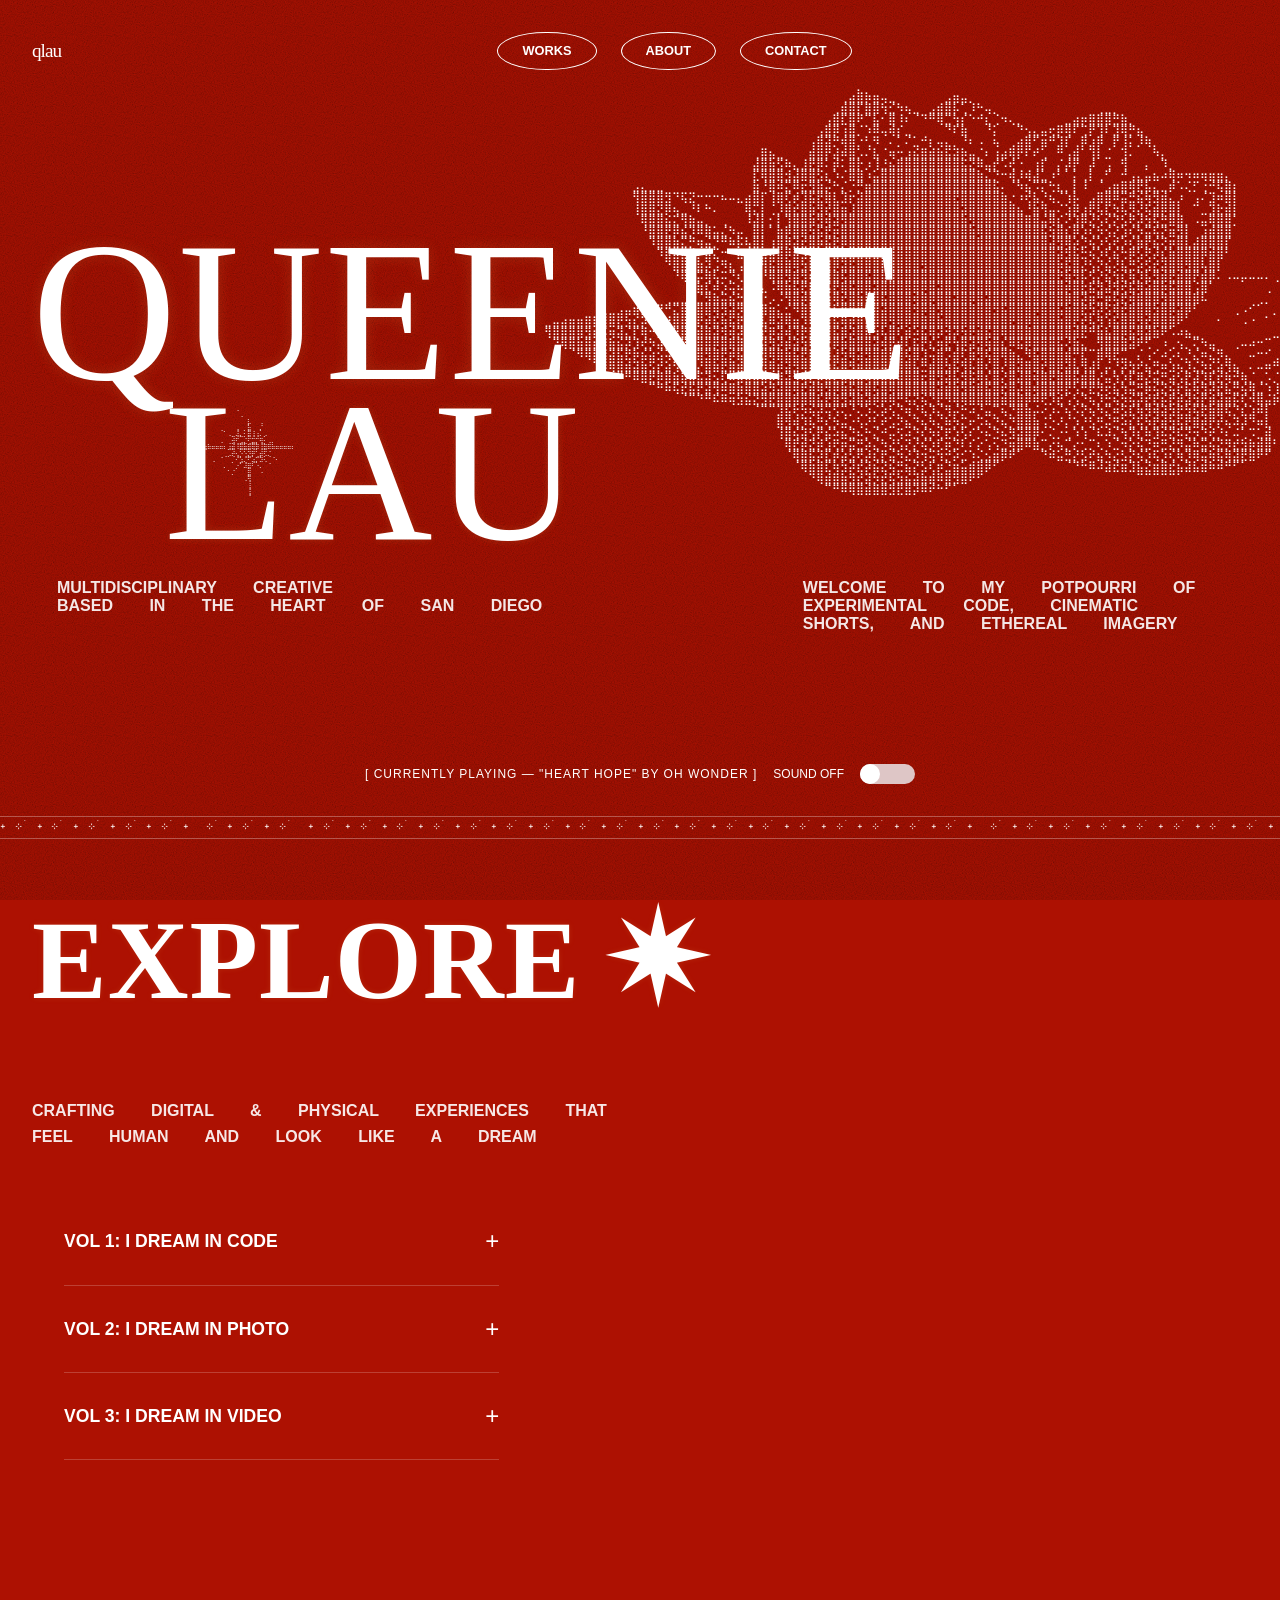
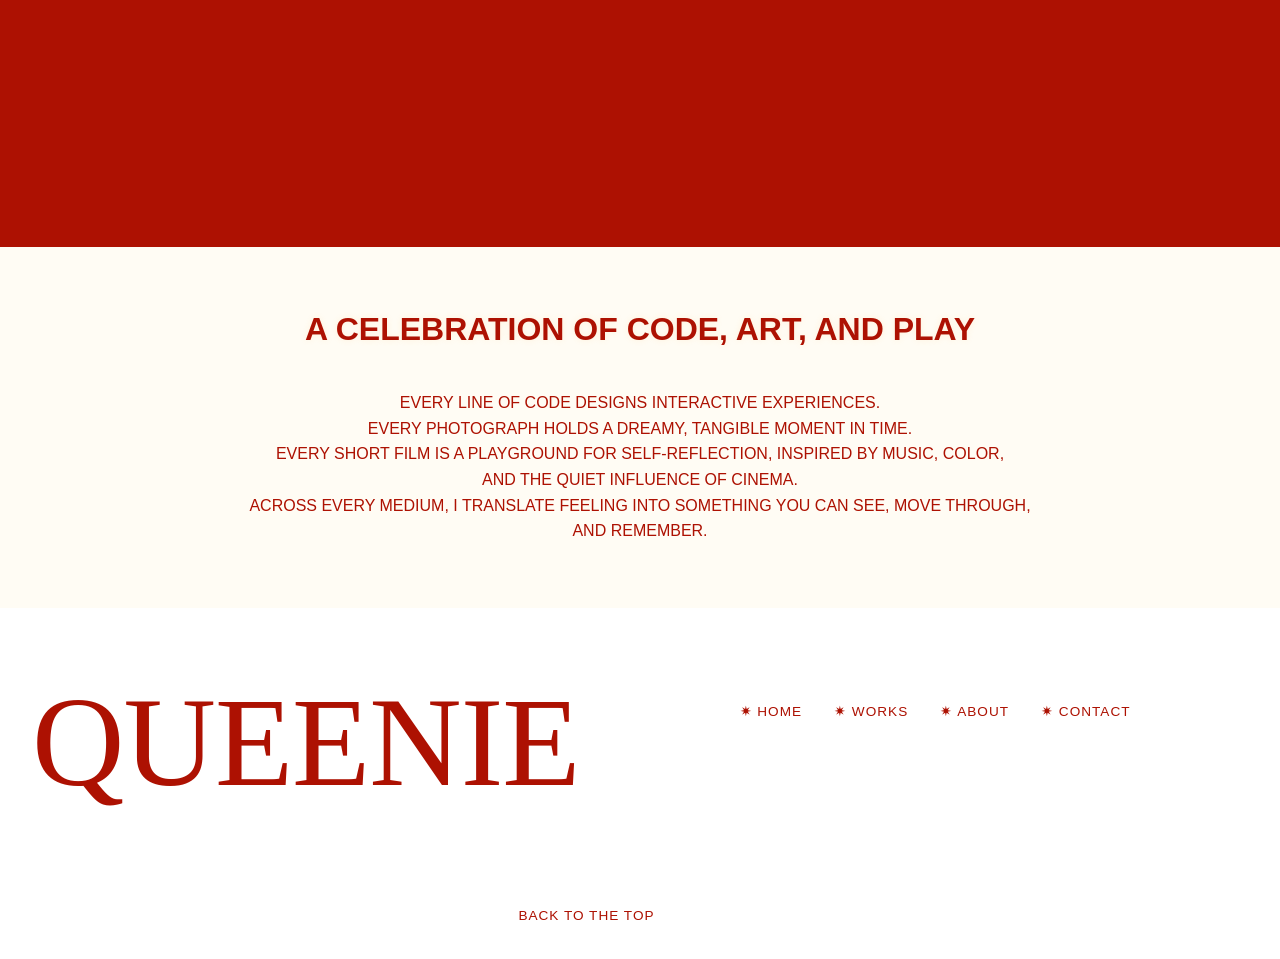
==== commit f4399626: "wip" ====
--- a/index.html
+++ b/index.html
@@ -25,7 +25,7 @@
         <ul class="nav-links">
           <li><a href="works.html">Works</a></li>
           <li><a href="about.html">About</a></li>
-          <li><a href="#contact">Contact</a></li>
+          <li><a href="contact.html">Contact</a></li>
         </ul>
       </nav>
     </header>
@@ -167,15 +167,103 @@
 
   </div>
   </section>
+
+    <div class="image-divider-container">
+      <img src="assets/horse.JPG" alt="Divider Image" class="divider-image">
+    </div>
+
+    <div class="celebration-container">
+    <div class="celebration-section">
+      <h1 id="celebration-text">A celebration of code, art, and play</h2>
+
+     <!-- <pre class="small-lotus">
+⠀⠀⠀⠀⠀⠀⠀⠀⠀⠀⠀⠀⠀⠀⠀⠀⠀⠀⠀⠀⠀⠀⠀⠀⠀⠀⠀⠀⠀⠀⠀⠀⠀⠀⠀⠀⠀⠀⠀⡀⠀⠀⠀⠀⠀⠀⠀⠀⠀⠀⠀⠀⠀⠀⠀⠀⠀⠀⠀⠀⠀⠀⠀⠀⠀⠀⠀⠀⠀⠀⠀⠀⠀⠀⠀⠀⠀⠀⠀⠀⠀⠀⠀⠀⠀⠀⠀⠀⠀⠀⠀⠀⠀⠀⠀⠀⠀⠀⠀⠀⠀⠀⠀⠀⠀
+⠀⠀⠀⠀⠀⠀⠀⠀⠀⠀⠀⠀⠀⠀⠀⠀⠀⠀⠀⠀⠀⠀⠀⠀⠀⠀⠀⠀⠀⠀⠀⠀⠀⠀⠀⠀⠀⢀⣴⣿⡷⣶⢤⣀⠀⠀⠀⠀⠀⠀⣠⣶⣤⡀⠀⠀⠀⠀⠀⠀⠀⠀⠀⠀⠀⠀⠀⠀⠀⠀⠀⠀⠀⠀⠀⠀⠀⠀⠀⠀⠀⠀⠀⠀⠀⠀⠀⠀⠀⠀⠀⠀⠀⠀⠀⠀⠀⠀⠀⠀⠀⠀⠀⠀⠀
+⠀⠀⠀⠀⠀⠀⠀⠀⠀⠀⠀⠀⠀⠀⠀⠀⠀⠀⠀⠀⠀⠀⠀⠀⠀⠀⠀⠀⠀⠀⠀⠀⠀⠀⠀⠀⢀⣾⣿⡏⣿⣿⢳⣊⠳⢦⣀⠀⣠⣾⣿⡧⢁⠸⠓⢤⡀⠀⠀⠀⠀⠀⠀⠀⠀⠀⠀⠀⠀⢀⣀⡀⠀⠀⠀⠀⠀⠀⠀⠀⠀⠀⠀⠀⠀⠀⠀⠀⠀⠀⠀⠀⠀⠀⠀⠀⠀⠀⠀⠀⠀⠀⠀⠀⠀
+⠀⠀⠀⠀⠀⠀⠀⠀⠀⠀⠀⠀⠀⠀⠀⠀⠀⠀⠀⠀⠀⠀⠀⠀⠀⠀⠀⠀⠀⠀⠀⠀⠀⠀⠀⢠⣿⣏⣿⠟⠉⣧⠂⣿⠸⠆⠈⠙⠛⢿⣉⢳⡎⠑⠚⣆⢈⠲⢄⡀⠀⠀⠀⠀⠀⣀⣴⡶⣿⣿⣿⣛⣷⡀⠀⠀⠀⠀⠀⠀⠀⠀⠀⠀⠀⠀⠀⠀⠀⠀⠀⠀⠀⠀⠀⠀⠀⠀⠀⠀⠀⠀⠀⠀⠀
+⠀⠀⠀⠀⠀⠀⠀⠀⠀⠀⠀⠀⠀⠀⠀⠀⠀⠀⠀⠀⠀⠀⠀⠀⠀⠀⠀⠀⠀⠀⠀⠀⠀⠀⢠⣿⡿⢰⣿⡈⠱⠿⢤⢾⡎⣀⠀⠀⠀⠀⠙⠏⣷⠀⠀⠘⡅⠀⠀⠙⢢⣄⣤⢖⡿⢿⠏⢉⡟⢹⠇⣹⢿⡛⣦⠀⠀⠀⠀⠀⠀⠀⠀⠀⠀⠀⠀⠀⠀⠀⠀⠀⠀⠀⠀⠀⠀⠀⠀⠀⠀⠀⠀⠀⠀
+⠀⠀⠀⠀⠀⠀⠀⠀⠀⠀⠀⠀⠀⠀⠀⠀⠀⠀⠀⠀⠀⠀⠀⠀⠀⠀⠀⠀⠀⠀⠀⠀⠀⢠⣿⣽⡛⢾⣿⡐⢃⠻⠀⠄⡁⠌⣁⠚⡆⢤⣄⡀⠘⠆⠠⠀⢦⠀⢀⣴⣿⠋⣶⠛⣹⡏⢀⡿⣰⡿⠀⡟⢸⡅⡸⢷⡀⠀⠀⠀⠀⠀⠀⠀⠀⠀⠀⠀⠀⠀⠀⠀⠀⠀⠀⠀⠀⠀⠀⠀⠀⠀⠀⠀⠀
+⠀⠀⠀⠀⠀⠀⠀⠀⠀⠀⠀⠀⠀⠀⠀⠀⠀⠀⠀⠀⠀⠀⠀⠀⠀⠀⢀⣿⣦⣀⠀⠀⠀⣾⣿⡟⣼⠾⣿⡡⠌⣧⠈⢶⢒⣰⣮⣿⣾⣷⣯⣽⡷⣤⡈⠆⢰⣴⢿⡟⠏⠞⢁⠀⠛⢠⣾⠁⢹⡇⣈⠀⢹⠄⠀⠀⠳⡄⠀⠀⠀⠀⠀⠀⠀⠀⠀⠀⠀⠀⠀⠀⠀⠀⠀⠀⠀⠀⠀⠀⠀⠀⠀⠀⠀
+⠀⠀⠀⠀⠀⠀⠀⠀⠀⠀⠀⠀⠀⠀⠀⠀⠀⠀⠀⠀⠀⠀⠀⠀⠀⠀⣼⣿⣷⣫⠷⣄⣸⣟⡿⠅⡾⠅⣿⡗⡰⢸⣘⣦⣿⣿⣿⣿⣿⣿⣿⣿⣯⣝⠿⣤⡞⠡⢞⠐⠀⢰⡏⠀⡌⡼⡟⠀⡼⠀⢠⠀⢻⠀⠀⡄⠀⠹⡀⠀⠀⠀⠀⠀⠀⠀⠀⠀⠀⠀⠀⠀⠀⠀⠀⠀⠀⠀⠀⠀⠀⠀⠀⠀⠀
+⠀⠀⠀⠀⠀⠀⠀⠀⠀⠀⠀⠀⠀⠀⠀⠀⠀⠀⠀⠀⠀⠀⠀⠀⠀⠀⣏⢿⣿⣿⣺⣼⣿⣿⣫⣆⠱⠌⣿⣿⠰⣥⣿⣿⣿⣿⣿⣿⣿⣿⣿⣿⣿⣿⣷⣌⡙⠒⢾⡸⢾⣼⣁⠰⠃⠁⡅⢀⡇⢀⠋⠀⠚⢠⣄⣤⣦⠴⢿⠶⠲⠶⢶⣶⣶⡄⠀⠀⠀⠀⠀⠀⠀⠀⠀⠀⠀⠀⠀⠀⠀⠀⠀⠀⠀
+⠀⠀⠀⠀⠀⠀⠀⠀⠀⠀⠀⣠⣄⣀⣀⠀⠀⠀⠀⠀⠀⠀⠀⠀⠀⠀⣷⠘⣿⠾⣍⠿⣖⣻⣷⡬⠓⡌⡐⡛⣶⣿⣿⣿⣿⣿⣿⣿⣿⣿⣿⣿⣿⣿⣿⣿⣯⠄⠈⠳⣦⠩⡍⢓⣆⡀⡇⠸⠀⠈⣠⣶⣿⢿⣟⣧⣄⣀⡾⠡⢌⡋⢐⠚⢯⣿⡆⠀⠀⠀⠀⠀⠀⠀⠀⠀⠀⠀⠀⠀⠀⠀⠀⠀⠀
+⠀⠀⠀⠀⠀⠀⠀⠀⠀⠀⠀⢻⣿⣿⣿⣻⠙⢯⣝⠒⠒⠒⠦⠤⣄⣴⣿⡏⢸⣿⢏⡾⣹⣯⣟⣿⣇⣹⡖⣽⣿⣿⣿⣿⣿⣿⣿⣿⣿⣿⣿⣟⣿⣿⣿⣿⣿⣷⡐⠰⢞⣧⡘⢦⡈⢱⡧⠀⣠⣿⣿⠿⣭⣛⣮⢷⣻⣾⣄⡰⠀⢠⠌⣹⠶⣿⡇⠀⠀⠀⠀⠀⠀⠀⠀⠀⠀⠀⠀⠀⠀⠀⠀⠀⠀
+⠀⠀⠀⠀⠀⠀⠀⠀⠀⠀⠀⢸⣿⣿⣝⡿⢦⣀⠘⠇⠓⠄⠀⠀⠀⢿⣍⡇⢈⡸⣿⣞⣿⣷⣻⣞⣿⣶⣸⣿⣿⣿⣿⣿⣿⣿⣿⣿⣿⣿⣿⣿⣽⣿⣿⣿⣿⣿⣿⣦⠘⣷⢻⣤⠌⣱⡿⣰⣟⢧⣏⡳⢧⡻⣜⢯⣾⡿⣿⡇⠀⠉⣀⣹⣗⣾⡇⠀⠀⠀⠀⠀⠀⠀⠀⠀⠀⠀⠀⠀⠀⠀⠀⠀⠀
+⠀⠀⠀⠀⠀⠀⠀⠀⠀⠀⠀⠀⢿⣿⣿⣮⣍⢻⣷⣤⡀⠀⢀⠀⠀⠸⣼⡇⡂⡇⢹⣿⣿⣷⣻⢾⣽⣻⣿⣿⣿⣿⣿⣿⣿⣿⣿⣿⣿⣿⣿⣿⣷⣻⣿⣿⣿⣿⣿⣿⣿⣿⣬⢿⣎⠜⣹⡿⣜⢣⢎⡝⣣⢟⡼⣳⢯⣛⣿⣿⡀⠠⣤⢿⣿⣿⡁⠀⠀⠀⠀⠀⠀⠀⠀⠀⠀⠀⠀⠀⠀⠀⠀⠀⠀
+⠀⠀⠀⠀⠀⠀⠀⠀⠀⠀⠀⠀⠘⣿⣿⣟⡿⣮⡹⠿⣿⣥⣌⠳⡤⠀⣿⡇⠁⣷⡿⣿⣿⣳⣯⣟⡶⣿⣿⣿⣿⣿⣿⣿⣿⣿⣿⣿⣿⣿⣿⣿⣿⣷⢿⣿⣿⣿⣿⣿⣿⣿⣯⣳⣿⣎⡿⡱⢎⡳⢪⡜⣱⢎⡳⣭⢯⡝⣶⣻⡇⠀⣰⣾⣿⣿⠀⠀⠀⠀⠀⠀⠀⠀⠀⠀⠀⠀⠀⠀⠀⠀⠀⠀⠀
+⠀⠀⠀⠀⠀⠀⠀⠀⠀⠀⠀⠀⠀⠹⣿⣿⣷⣍⡛⢶⣬⡙⠛⠷⡯⢧⣿⡇⢰⣿⡿⣽⣞⣿⡷⣯⣟⡿⣿⣿⣿⣿⣿⣿⣿⣿⣿⣿⣿⣿⣿⣿⣿⣿⣿⣿⣿⣿⣿⣿⣿⣿⣿⣼⣻⢿⡵⣙⢮⡱⢣⢞⡱⢎⣷⡟⣮⢝⡶⣿⣇⣼⣿⣿⣿⡏⠀⠀⠀⠀⠀⠀⠀⠀⠀⠀⠀⠀⠀⠀⠀⠀⠀⠀⠀
+⠀⠀⠀⠀⠀⠀⠀⠀⠀⠀⠀⠀⠀⠀⠹⣿⣿⣿⡟⡖⣬⣍⠒⠒⣦⡘⠻⣤⣾⣿⡿⣷⣻⡽⣿⡷⣯⣟⣷⣿⣿⣿⣿⣿⣿⣿⣿⣿⣿⣿⣿⣿⣿⣿⣿⣿⣿⣿⣿⣿⣿⣿⣿⣿⣽⣻⣯⣓⢮⡱⢏⣮⢓⡿⣣⢟⡼⣎⣷⣿⣿⣿⡿⣾⣿⠃⠀⠀⠀⠀⠀⠀⠀⠀⠀⠀⠀⠀⠀⠀⠀⠀⠀⠀⠀
+⠀⠀⠀⠀⠀⠀⠀⠀⠀⠀⠀⠀⠀⠀⠀⠙⣿⣿⡟⣷⡽⣨⠻⣆⢠⡙⠜⢻⣯⣿⣿⢿⣳⣟⣿⣿⡿⣽⣯⣿⣿⣿⣿⣿⣿⣿⣿⣻⣿⣿⣿⣿⣿⣿⣿⣿⣿⣿⣿⣿⣿⣿⣿⣿⡷⣯⣿⣜⢣⡝⣮⢜⣧⣛⡵⣫⣞⣽⣿⣿⣻⣿⢧⣿⡇⠀⠀⠀⠀⠀⠀⠀⠀⠀⠀⠀⠀⠀⠀⠀⠀⠀⠀⠀⠀
+⠀⠀⠀⠀⠀⠀⠀⠀⠀⠀⠀⠀⠀⠀⠀⠀⠘⢿⣿⡭⢿⢧⠭⡙⢆⡙⠀⠘⢿⣿⣻⣿⣻⢾⡽⣿⣿⢯⣿⣿⣯⣿⣿⣿⣿⣿⣿⣿⣿⣿⣿⣿⣿⣿⣿⣿⣿⣿⣿⣿⣿⣿⣿⣿⣟⣷⣻⡧⢫⡜⣮⢳⣎⢷⡹⣧⣻⣾⣟⣾⣿⡟⣾⡿⠄⠠⠤⡤⠤⠤⠄⢀⣀⠀⠀⠀⠀⠀⠀⠀⠀⠀⠀⠀⠀
+⠀⠀⠀⠀⠀⠀⠀⠀⠀⠀⠀⠀⠀⠀⠀⠀⠀⠀⠹⣷⣏⠾⡱⢭⠦⢌⠡⣄⠨⢿⣷⣯⣟⣯⡿⣯⣟⣿⣯⣿⣿⣽⣿⣿⣿⣿⣿⡿⣿⣽⣿⣿⣿⣿⣿⣿⣿⣿⣿⣿⣿⣿⣿⣿⣿⡾⣿⣗⣯⣻⣼⣻⢞⣯⢿⣵⣿⡷⣯⣿⣿⢨⣿⠁⠀⠀⠀⠀⠀⠀⢀⠀⠈⣉⠐⠦⢄⡀⠀⠀⠀⠀⠀⠀⠀
+⠀⠀⠀⠀⠀⠀⠀⠀⠀⠀⠀⠀⠀⠀⠀⢀⣀⣀⣀⣈⣻⣷⣭⣮⣓⡾⣦⠐⡠⠨⢻⣿⡾⣯⣟⣷⢿⣞⣿⣷⣿⣿⣯⣿⣿⣿⢾⣿⡿⣿⣿⣽⣿⡿⣿⣽⣿⣿⣿⣿⣿⣿⣿⣿⣿⣿⣿⡽⣶⣛⡶⢯⣟⢾⣿⣿⣿⣻⣿⣿⣿⣿⠧⠀⠀⠀⠀⠀⠀⢀⡀⠀⠠⠊⠁⠀⣀⡉⠓⡦⣄⠀⠀⠀⠀
+⠀⠀⠀⠀⠀⠀⠀⣀⣀⣠⣤⣶⡶⣾⡛⠛⣍⣿⣿⣿⣿⢿⣻⣽⡻⣟⡿⣿⣶⣅⣊⠻⣿⣯⡿⣾⢯⣟⣿⣿⣽⣿⣽⣿⣿⣿⣻⡿⣿⣻⣿⣿⣿⣿⣿⣿⣻⣯⣿⣿⣿⡿⣿⣿⣯⣷⣿⣟⣳⡽⣫⢿⣞⣿⣿⣿⣳⣿⡿⣽⡿⠃⠀⠀⠀⠀⢀⠠⠊⠁⠀⡀⠤⠒⠉⠉⠀⠀⢠⡽⣜⣛⡶⣄⠀
+⣀⣤⣴⣶⣶⣿⣿⢿⣿⣟⣳⣎⡵⢿⢫⣾⣿⣿⣿⣟⡾⣯⢷⣯⣟⣧⣟⣧⠿⣽⢿⣶⡹⢿⣿⣻⣯⢿⡾⣿⣽⣿⣿⣻⢿⡿⣿⣿⣿⣷⣿⣿⣿⣿⣿⣿⣿⣿⣟⣿⡿⣿⣿⣿⣷⣿⣟⣞⢧⣻⢱⣯⣿⣿⣻⣞⣿⣿⣿⠟⠁⠀⠀⠀⠂⠀⠀⠠⠐⠀⠁⠀⠀⠀⠀⣀⣡⠴⢓⣫⣭⣷⣿⣿⠃
+⢻⣿⣿⣿⣿⣻⣞⡯⢶⣽⣌⡏⢿⠒⡾⣏⣿⣿⣿⣾⣿⣽⣻⢾⡽⣾⡽⣞⡿⣽⢾⡹⣟⡿⣽⣿⣯⣿⡽⣿⣿⣳⢧⣿⢏⣾⠵⣯⢿⡽⣺⡽⣳⣟⣾⣯⣿⢿⣿⣿⣿⣿⣿⣿⣿⣿⣾⣟⠛⣷⣧⣿⡿⣯⢿⣽⣷⠟⠡⠴⣦⣀⠀⠀⠀⠀⠀⠀⠀⠀⠀⣀⡤⠔⠋⠁⠀⠠⢏⣙⣥⣿⣿⠃⠀
+⠀⠙⢿⣿⣷⣿⣞⡿⣷⣮⡽⣹⢞⡳⣴⣚⡹⣿⣿⣿⣿⡿⣿⣿⣿⣷⣿⣽⣻⡽⣾⣽⣳⢯⡿⣜⡿⣷⣿⣿⣿⣽⢾⣟⣾⢇⣯⡟⣎⢶⣟⢳⡿⣽⣻⢷⣿⣎⠿⣯⡿⣿⣿⣿⣯⢜⣷⣄⠀⢻⣿⣿⣿⣽⠟⢋⠀⠰⢀⢢⡀⢍⠳⣤⠀⠀⢀⠤⠴⠒⠉⠀⠀⠤⠖⠉⣀⣥⡶⢯⣙⡾⠃⠀⠀
+⠀⠀⠀⠈⠻⢿⣿⣿⣽⣯⣟⡷⣮⣵⣪⢭⡙⠭⠿⣿⣻⣿⣟⡾⣯⣿⣽⣻⢿⣿⣷⣯⣟⣯⣽⣻⣼⣳⢿⣽⣻⣿⣿⣷⣿⢯⣿⣹⢬⣿⡩⣾⢏⣷⣻⢯⣿⢿⣷⣄⠻⣯⣿⣿⣿⣾⡛⣏⠉⣿⢿⣟⣉⠀⡌⢠⠊⠴⡡⢆⡘⣌⠶⣌⡻⣄⠀⠀⠤⠒⠊⢀⢀⣤⠶⢛⠋⡅⣎⣷⠟⠁⠀⠀⠀
+⠀⠀⠀⠀⠀⠀⠉⠻⢿⣿⣾⣽⣷⣫⡞⣵⢫⡗⡳⡜⣿⣷⣟⣿⣾⣭⢷⣻⢿⡾⣽⣻⢿⡿⣿⣷⣯⣿⣻⡾⣿⢿⣿⣯⣿⣿⣧⣛⣾⣿⣳⣯⢻⡧⣿⢎⣿⡜⣿⣽⣿⣿⡞⣿⡿⣽⣧⢻⣼⠇⡬⡘⡽⣳⠞⣦⢛⠶⣱⢦⡹⣌⡳⢎⣵⢻⣦⠀⠄⠤⠶⠛⠡⠄⣂⠡⣼⣼⡿⠋⠀⠀⠀⠀⠀
+⠀⠀⠀⠀⠀⠀⠀⠀⠀⠉⠛⠿⣿⣟⡿⣿⣷⣿⣵⣯⣽⣢⢏⠿⣿⣿⣾⣭⡷⣿⣽⣻⢯⣟⡷⣯⣟⣿⣿⣿⢿⣿⣾⣿⣿⣿⣿⣖⣿⣻⣽⣧⣻⣯⢿⣎⣿⡜⣿⣼⣿⢾⣿⣟⣿⣿⣯⣾⣿⡜⣥⢳⡱⣏⠿⣜⣭⡛⣴⢣⡟⣼⡹⣏⣞⢷⣚⢷⡈⢀⠡⡈⠴⣲⢩⣾⡿⠋⠀⠀⠀⠀⠀⠀⠀
+⠀⠀⠀⠀⠀⠀⠀⠀⠀⠀⠀⠀⠀⠉⠛⠷⢯⣞⣯⡟⣽⢻⠿⣿⣷⣿⣿⣵⣻⣽⣿⢿⣟⣾⢿⣻⡿⣷⣯⡿⣿⢯⣿⢿⣿⣿⣿⣿⣿⣽⣾⣷⣻⣷⣿⣯⣿⣞⣿⡼⣿⢾⣿⣿⡿⣟⢣⡛⣟⡻⢖⣧⢳⣭⣛⡷⢮⣝⢮⡗⣯⢷⣻⡽⣞⣧⣛⢮⢿⣈⠱⢸⢰⣱⠿⠉⠀⠀⠀⠀⠀⠀⠀⠀⠀
+⠀⠀⠀⠀⠀⠀⠀⠀⠀⠀⠀⠀⠀⠀⠀⠀⠀⠈⠉⠙⠛⠯⠿⢶⣳⣮⣝⣻⣟⣿⣿⣿⣿⣿⣯⣟⣿⣻⣽⣿⣽⡿⡿⢿⡛⢯⡝⢮⡙⣟⠻⢿⢿⣿⣿⣿⣿⣾⣿⣿⡿⠿⢟⡹⣞⢡⢣⡙⢦⡹⣓⢮⡳⢮⡽⣞⣟⡮⣟⡾⣽⣳⡟⣾⣽⣶⡯⢏⠺⣿⣬⡷⠋⠁⠀⠀⠀⠀⠀⠀⠀⠀⠀⠀⠀
+⠀⠀⠀⠀⠀⠀⠀⠀⠀⠀⠀⠀⠀⠀⠀⠀⠀⠀⠀⠀⠀⠀⠀⠀⠀⠀⠈⠉⠉⣹⣯⢗⡳⢮⡽⢭⢫⢍⡘⢌⡱⢌⡵⢣⡙⢶⡘⢧⡹⣌⢻⡬⡓⠴⡘⣤⡉⢦⡙⣿⣷⡬⠔⡰⠌⢦⠣⡝⢦⠳⣍⠶⣫⣏⢷⣻⢾⣽⣳⣟⣳⢯⣟⣷⣿⢯⡙⣎⣱⠾⡇⠀⠀⠀⠀⠀⠀⠀⠀⠀⠀⠀⠀⠀⠀
+⠀⠀⠀⠀⠀⠀⠀⠀⠀⠀⠀⠀⠀⠀⠀⠀⠀⠀⠀⠀⠀⠀⠀⠀⠀⠀⠀⠀⠀⣿⣻⢾⡹⢧⣛⢎⡳⣬⡐⢣⠜⣃⠞⣡⠝⣦⡙⢦⠳⣌⠷⡳⣍⠖⡩⢦⡙⢦⡙⣿⣿⣷⢨⡑⠜⡌⡱⡘⣣⢛⡬⣛⠵⣎⢯⡳⣟⣾⣳⢯⣟⣿⡾⡟⡞⢦⠽⡼⠙⠶⣇⠀⠀⠀⠀⠀⠀⠀⠀⠀⠀⠀⠀⠀⠀
+⠀⠀⠀⠀⠀⠀⠀⠀⠀⠀⠀⠀⠀⠀⠀⠀⠀⠀⠀⠀⠀⠀⠀⠀⠀⠀⠀⠀⠀⢸⣿⢮⣽⢣⡟⣮⠵⣦⣙⠦⡓⣌⠚⡤⢫⠴⣙⢎⡳⢎⣟⡱⢣⠎⡑⠦⣙⠦⣻⣽⣿⡿⠂⢌⡐⢂⠱⢱⠈⠧⠼⣌⢳⡹⣎⠷⣹⠮⣝⠯⣝⡲⣙⢞⡘⠆⠬⢁⠩⣁⣾⠀⠀⠀⠀⠀⠀⠀⠀⠀⠀⠀⠀⠀⠀
+⠀⠀⠀⠀⠀⠀⠀⠀⠀⠀⠀⠀⠀⠀⠀⠀⠀⠀⠀⠀⠀⠀⠀⠀⠀⠀⠀⠀⠀⠀⢿⣟⡾⣝⡾⣱⢟⡶⣭⣛⡵⣌⠳⣜⢣⡝⡜⢮⡱⢏⡶⣙⠇⠎⡔⢡⢢⣙⢶⣿⠿⣷⡉⡔⢦⡉⡔⢂⡉⢆⠱⣈⠲⡕⢮⣙⠶⣛⣜⡻⣬⠷⣭⢮⣝⡻⣞⣳⡷⣾⣿⠃⠀⠀⠀⠀⠀⠀⠀⠀⠀⠀⠀⠀⠀
+⠀⠀⠀⠀⠀⠀⠀⠀⠀⠀⠀⠀⠀⠀⠀⠀⠀⠀⠀⠀⠀⠀⠀⠀⠀⠀⠀⠀⠀⠀⠈⢿⣿⣯⡽⣏⡾⣵⣣⢟⡼⣎⡟⣬⠳⣜⡹⢲⢭⢳⡚⡵⣊⠱⢌⣢⣶⡿⠟⠁⠀⠀⠙⠾⣥⣛⡜⣣⠞⣦⠳⣔⣣⡝⢮⡱⢯⡱⢎⢷⡹⢿⣭⢷⣯⢿⣽⣟⣿⠟⠋⠀⠀⠀⠀⠀⠀⠀⠀⠀⠀⠀⠀⠀⠀
+⠀⠀⠀⠀⠀⠀⠀⠀⠀⠀⠀⠀⠀⠀⠀⠀⠀⠀⠀⠀⠀⠀⠀⠀⠀⠀⠀⠀⠀⠀⠀⠈⢿⣷⣿⣏⢷⣳⡽⣞⡽⣮⣝⢮⣛⣦⡝⣣⢏⡶⣙⣶⣥⣾⣿⡿⠋⠀⠀⠀⠀⠀⠀⠀⠀⠈⠙⠓⠿⠼⣽⣞⣶⣹⣧⣝⣶⣿⣞⣦⣽⣧⣾⠷⠾⠛⠋⠁⠀⠀⠀⠀⠀⠀⠀⠀⠀⠀⠀⠀⠀⠀⠀⠀⠀
+⠀⠀⠀⠀⠀⠀⠀⠀⠀⠀⠀⠀⠀⠀⠀⠀⠀⠀⠀⠀⠀⠀⠀⠀⠀⠀⠀⠀⠀⠀⠀⠀⠀⠙⢿⣾⣿⣷⣻⣞⣽⡳⣞⢯⣳⣮⣽⣷⣾⠿⣿⣻⣿⠟⠋⠀⠀⠀⠀⠀⠀⠀⠀⠀⠀⠀⠀⠀⠀⠀⠀⠀⠀⠀⠉⠉⠉⠉⠉⠁⠀⠀⠀⠀⠀⠀⠀⠀⠀⠀⠀⠀⠀⠀⠀⠀⠀⠀⠀⠀⠀⠀⠀⠀⠀
+⠀⠀⠀⠀⠀⠀⠀⠀⠀⠀⠀⠀⠀⠀⠀⠀⠀⠀⠀⠀⠀⠀⠀⠀⠀⠀⠀⠀⠀⠀⠀⠀⠀⠀⠀⠉⠛⠿⢿⣿⣾⣿⣿⣻⣟⣿⡽⠿⠞⠓⠋⠁⠀⠀⠀⠀⠀⠀⠀⠀⠀⠀⠀⠀⠀⠀⠀⠀⠀⠀⠀⠀⠀⠀⠀⠀⠀⠀⠀⠀⠀⠀⠀⠀⠀⠀⠀⠀⠀⠀⠀⠀⠀⠀⠀⠀⠀⠀⠀⠀⠀⠀⠀⠀⠀
+
+            </pre> -->
+      <p id="celebration-content-text">Every line of code designs interactive experiences.<br>
+        Every photograph holds a dreamy, tangible moment in time. <br> Every short film is a playground for self-reflection, inspired by music, color, <br>and the quiet influence of cinema. 
+        <br> Across every medium, I translate feeling into something you can see, move through, and remember.</p>
+    </div>
+    </div>
+
+      <div class="image-divider-container">
+      <img id="creative-people-bg" src="assets/creative-people-bg.png">
+    </div>
     </main>
 
     <footer class="footer">
-      <p>&copy; 2026 Queenie Lau</p>
-      <div class="social-links">
-        <a href="#">LinkedIn</a>
-        <a href="#">GitHub</a>
+      <div class="footer-container">
+        <h1 id="footer-logo">QUEENIE</h1>
+        <pre id="footer-lotus">
+          ⠀⠀⠀⠀⠀⠀⣴⣿⣷⢦⢄⣴⡗⢢⢄⠀⠀⠀⠀⣀⣄⠀⠀⠀⠀⠀⠀⠀⠀⠀⠀⠀⠀⠀⠀
+⠀⠀⠀⠀⠀⠀⠀⠀⠀⠀⠀⠀⠀⠀⣼⢧⠁⠗⠯⠀⣉⠲⢈⠂⢑⣤⣶⡿⢻⠛⡗⣄⠀⠀⠀⠀⠀⠀⠀⠀⠀⠀⠀⠀
+⠀⠀⠀⠀⠀⠀⠀⠀⠀⠀⢀⣷⡦⣰⡟⠟⡄⠆⣤⣾⣾⣿⣾⡼⠟⢹⢸⣾⡜⡀⠁⠈⡄⠀⠀⠀⠀⠀⠀⠀⠀⠀⠀⠀
+⠀⠀⠀⠀⢠⣤⣄⢀⣀⡀⢸⡼⡟⢻⣗⢀⣣⣾⣿⣿⣿⣿⣿⣆⠉⡝⠠⢐⢁⣥⠶⠪⡝⠉⠙⣷⠀⠀⠀⠀⠀⠀⠀⠀
+⠀⠀⠀⠀⠸⣿⣓⣌⡂⠀⢹⡇⢻⣿⡟⢳⣿⣿⣿⣿⣿⣿⣿⣿⣶⣿⣆⢼⠟⠁⠀⢰⢿⡀⣸⣽⠀⠀⠀⠀⠀⠀⠀⠀
+⠀⠀⠀⠀⠀⠹⣿⣚⠷⢺⢾⣇⡯⣿⡇⣼⣿⣿⣿⣿⣿⣿⣿⣿⣿⣿⡞⣏⠀⠀⢀⠄⢀⣧⣾⡿⠀⠀⠀⠀⠀⠀⠀⠀
+⠀⠀⠀⠀⠀⠀⠻⣿⢆⠢⠑⢻⣿⣿⣿⣿⣿⣿⣿⣿⣿⣿⣿⣿⣿⣿⣷⣿⠀⠀⠈⠠⣿⣿⣿⣃⣀⡀⠀⠀⠀⠀⠀⠀
+⠀⠀⠀⠀⠀⢀⣀⣙⣦⣀⣠⠀⢻⣿⣿⣿⣿⣿⣿⣿⣿⣿⣿⣿⣿⣿⣿⣿⠀⠀⢀⣾⣷⣿⠏⠀⠀⡀⠉⠓⠠⢄⡀⠀
+⣤⣤⡶⠶⠋⡝⣵⣿⣿⣷⣮⡙⠢⢽⣿⣿⣿⠿⡿⠿⡿⢿⣿⣿⣿⣿⣿⣟⣀⢀⣿⣿⡿⠋⠀⠀⠀⠀⠈⡀⢄⣾⣾⠆
+⠙⠿⣿⣶⡵⡀⠚⢿⣿⣿⣿⣿⣶⣀⠉⢻⣿⣾⡞⡜⡱⣳⢻⣼⡛⣿⣿⣿⢼⣿⠟⠋⠀⠉⠢⢄⠀⠊⠁⠢⠄⣺⠏⠀
+⠀⠀⠈⠛⠷⣦⡤⣤⣝⣺⣮⡭⣿⣿⣿⣿⣿⣿⣿⣧⣿⡇⣼⣸⣿⣿⣿⣿⣏⠀⠁⠀⠀⠀⠀⠈⢆⠈⠠⣠⠞⠁⠀⠀
+⠀⠀⠀⠀⠀⠀⠉⠓⠂⠨⠭⠿⡿⠿⠿⠿⠿⠛⠛⠋⠛⠛⠻⠿⢷⡟⠋⠁⠀⠀⠀⠀⠀⠀⢀⡤⠈⣦⠚⠁⠀⠀⠀⠀
+⠀⠀⠀⠀⠀⠀⠀⠀⠀⠀⠀⠀⣇⠀⠀⠀⠀⠀⠀⠀⠀⠀⠀⠀⢸⡷⠀⠀⠀⠀⠀⠀⠐⠚⠛⠁⠈⣺⠀⠀⠀⠀⠀⠀
+⠀⠀⠀⠀⠀⠀⠀⠀⠀⠀⠀⠀⠙⣦⡀⠀⠀⠀⠀⠀⠀⠀⣀⣤⠞⠑⠬⣄⡀⠀⠀⠀⠀⠀⠀⣴⡿⠟⠀⠀⠀⠀⠀⠀
+⠀⠀⠀⠀⠀⠀⠀⠀⠀⠀⠀⠀⠀⠈⠳⣦⣤⣠⣤⣴⠶⠟⠋⠁⠀⠀⠀⠀⠈⠉⠉⠉⠉⠉⠉⠀⠀⠀⠀⠀⠀⠀⠀⠀
+        </pre>
+        <div class="footer-nav-links">
+          <a href="index.html">✷ Home</a>
+          <a href="works.html">✷ Works</a>
+          <a href="about.html">✷ About</a>
+          <a href="contact.html">✷ Contact</a>
+        </div>
+      </div>
+
+      <!-- <ul id="footer-nav-buttons">
+        <a href="#">Instagram</a>
         <a href="#">Email</a>
-      </div>
+      </ul> -->
+
+      <p id="back-to-top">
+        <a href="index.html">BACK TO THE TOP</a>
+      </p>
     </footer>
+    
   </body>
 </html>
--- a/styles.css
+++ b/styles.css
@@ -22,7 +22,6 @@
 
 * {
     margin: 0;
-    padding: .2rem;
     box-sizing: border-box;
 }
 
@@ -53,6 +52,11 @@
     --font-sans: 'Pragmatica', -apple-system, BlinkMacSystemFont, 'Segoe UI', sans-serif;
 }
 
+
+.logo a {
+    text-decoration: none;
+    color: var(--text-white);
+}
 
 body {
     font-family: var(--font-sans);
@@ -150,6 +154,7 @@
 .hero-content {
     margin-top: 2%;
     display: flex;
+    padding-left: 2rem;
     flex-direction: column;
     gap: 2rem;
 }
@@ -313,6 +318,7 @@
     gap: 1rem;
     justify-content: center;
     font-size: 0.75rem;
+    margin-bottom: 2rem;
 }
 
 .sound-off {
@@ -375,9 +381,10 @@
 
 /* Featured Work Section */
 .featured-work {
-    margin-bottom: 4rem;
+    margin-bottom: 0rem;
     border-top: 1px solid rgba(255, 255, 255, 0.3);
     padding: 2rem;
+    padding-bottom: 0;
 }
 
 .featured-work h2 {
@@ -440,11 +447,9 @@
 
 /* Footer */
 .footer {
-    background-color: var(--secondary-white);
+    background-color: var(--text-white);
     color: var(--primary-red);
-    padding: 3rem 2rem;
-    text-align: center;
-    margin-top: 4rem;
+    padding: 2rem 2rem;
 }
 
 .footer p {
@@ -453,29 +458,52 @@
     font-family: var(--font-sans);
 }
 
-.social-links {
+.footer-nav-links {
     display: flex;
     justify-content: center;
     gap: 2rem;
-    margin-top: 1.5rem;
-}
-
-.social-links a {
+    margin-top: 5%;
+}
+
+.footer-nav-links a {
     color: var(--primary-red);
     text-decoration: none;
     font-weight: 500;
     font-size: 0.85rem;
     text-transform: uppercase;
     letter-spacing: 1px;
-    border: 2px solid var(--primary-red);
-    padding: 0.5rem 1.5rem;
-    border-radius: 30px;
-    transition: all 0.3s ease;
-}
-
-.social-links a:hover {
-    background-color: var(--primary-red);
-    color: var(--secondary-white);
+}
+
+.footer-container {
+    display: flex;
+    flex-direction: row;
+    gap: 5rem;
+    text-align: center;
+}
+
+.footer-nav-links a:hover {
+    font-weight: 700;
+}
+
+#footer-logo {
+    font-family: 'Perandory';
+    font-size: 8rem;
+    font-weight: 400;
+    letter-spacing: -1px;
+    text-transform: uppercase;
+}
+
+#footer-lotus {
+    white-space: pre;
+    font-size: 0rem;
+}
+
+#footer-nav-buttons {
+    display: flex;
+    gap: 2rem;
+    justify-content: center;
+    margin-top: 2rem;
+    color: var(--primary-red)
 }
 
 /* About Page */
@@ -855,6 +883,286 @@
     color: var(--primary-red);
 }
 
+.image-divider-container {
+    width: 100%;
+    overflow: hidden;
+    display: flex;
+    justify-content: center;
+    margin: 0;
+}
+
+.divider-image {
+    width: 100vw;
+    margin: 0;
+    /* filter: grayscale(100%) brightness(80%); */
+    margin-top: -10%;
+}
+
+
+.celebration-container {
+    background-color: #FFFCF4;
+    padding: 5%;
+    padding-top: 0;
+}
+
+.celebration-section {
+    width: 100%;
+    margin: 0;
+    margin-top: 10%;
+    display: inline-block;
+    text-align: center;
+    align-items: center;
+    justify-content: center;
+}
+
+
+#celebration-text {
+    font-family: var(--font--sans);
+    font-size: 2rem;
+    color: var(--primary-red);
+    text-transform: uppercase;
+    font-weight: 700;
+    letter-spacing: 0px;
+    text-shadow: 0 0 6px rgba(255, 180, 80, 0.15);
+    text-align: center;
+    margin-top: -5%;
+    justify-content: center;
+}
+
+#celebration-content-text {
+    justify-content: center;
+    align-items: center;
+    font-family: var(--font--sans);
+    text-transform: uppercase;
+    color: var(--primary-red);
+    padding-right: 15%;
+    padding-left: 15%;
+    margin-top: 3%;
+}
+
+.small-lotus {
+    font-size: .1rem;
+    color: var(--primary-red);
+    margin-top: 2%;
+}
+
+#creative-people-bg {
+    width: 100%;
+    margin-top: -5%;
+    margin-bottom: -30%;
+}
+
+#back-to-top {
+    font-family: var(--font-sans);
+    font-weight: 500;
+    font-size: 0.85rem;
+    text-transform: uppercase;
+    letter-spacing: 1px;
+    color: var(--primary-red);
+    cursor: pointer;
+    justify-content: center;
+    padding-left: 40%;
+    padding-right: 40%;
+    margin-top: 5%;
+}
+
+#back-to-top p {
+    margin: 0;
+}
+
+#back-to-top a {
+    text-decoration: none;
+    color: var(--primary-red);
+}
+
+#back-to-top a:hover {
+    text-decoration: none;
+    font-weight: 700;
+}
+
+.about-image {
+    background-image: url('assets/about-page.png');
+    width: 100vw;
+    height: 100%;
+    background-position: top center;
+    background-repeat: no-repeat;
+    background-size: contain;
+    background-color: var(--primary-red);
+}
+
+.contact-image {
+    height: 100px;
+    transform: translateY(20px);
+}
+
+.contact-container {
+    display: flex;
+    flex-direction: row;
+    font-size: 3rem;
+    gap: 1rem;
+    overflow: hidden;
+}
+
+.contact-section {
+    flex: 1;
+    text-align: left;
+    padding: 2rem;
+    margin: 5%;
+}
+
+#contact-title-together {
+    font-size: 10rem;
+    line-height: 0.5;
+    color: var(--text-white);
+    text-transform: uppercase;
+    letter-spacing: 2px;
+    text-shadow: 0 0 8px rgba(255, 180, 80, 0.15);
+}
+
+.contact-info {
+    margin-top: 10%;
+}
+
+.contact-info a {
+    text-decoration: none;
+    color: var(--secondary-white);
+    display: flex;
+    flex-direction: column;
+    gap: 1rem;
+}
+
+#get-in-touch-text {
+    color: var(--secondary-white);
+    letter-spacing: 1px;
+    font-weight: 700;
+    margin-bottom: 2%;
+}
+
+/* Container setup */
+.works-container {
+    min-height: 80vh;
+    display: flex;
+    align-items: center;
+    justify-content: center;
+    padding: 0 10%;
+}
+
+.works-nav {
+    width: 100%;
+    display: flex;
+    flex-direction: column;
+    gap: 2rem;
+}
+
+/* Individual Item Styling */
+.works-item {
+    display: flex;
+    justify-content: space-between;
+    align-items: baseline;
+    padding: 1.5rem 0;
+    border-bottom: 1px solid rgba(255, 255, 255, 0.15);
+    transition: all 0.5s cubic-bezier(0.25, 0.1, 0.25, 1);
+    text-decoration: none;
+    color: var(--text-white);
+}
+
+.works-title {
+    font-family: var(--font-serif);
+    /* Perandory */
+    font-size: 5.5rem;
+    line-height: 1;
+    margin: 0;
+    text-transform: uppercase;
+    letter-spacing: 2px;
+}
+
+.works-vol {
+    font-family: var(--font-sans);
+    /* Pragmatica */
+    font-weight: 700;
+    font-size: 1.2rem;
+    opacity: 0.6;
+}
+
+/* The Hover Logic: 
+   When the container is hovered, dim ALL items. 
+   Then, keep the specifically hovered item at full opacity. */
+
+.works-nav:hover .works-item {
+    opacity: 0.2;
+    /* Lower opacity for non-hovered items */
+    filter: blur(2px);
+    /* Optional: adds a dreamy vibe */
+}
+
+.works-nav .works-item:hover {
+    opacity: 1;
+    filter: blur(0px);
+    border-bottom-color: rgba(255, 255, 255, 0.8);
+    transform: translateX(20px);
+    /* Subtle slide-right effect */
+}
+
+/* 1. Scaling the Text on Hover */
+.works-item:hover .works-title {
+    transform: scale(1.05);
+    /* Subtle grow */
+    letter-spacing: 4px;
+    /* Expands slightly for a 'breathing' effect */
+    transition: all 0.6s cubic-bezier(0.16, 1, 0.3, 1);
+    z-index: 10;
+}
+
+/* 2. The Interactive Vignette Container */
+#vignette-layer {
+    position: fixed;
+    top: 0;
+    left: 0;
+    width: 100vw;
+    height: 100vh;
+    pointer-events: none;
+    /* Don't block clicks */
+    z-index: 5;
+    /* Sit behind the text but above the background */
+    opacity: 0;
+    transition: opacity 0.5s ease;
+    /* This creates a 'hole' of light where the mouse is */
+    background: radial-gradient(circle 200px at var(--mouse-x) var(--mouse-y),
+            rgba(173, 17, 2, 0) 0%,
+            rgba(173, 17, 2, 0.4) 100%);
+}
+
+.works-nav:hover~#vignette-layer {
+    opacity: 1;
+}
+
+.trail-particle {
+    text-shadow: 0 0 8px rgba(255, 255, 255, 0.8);
+    transition: filter 0.2s;
+}
+
+.heart-particle {
+    position: fixed;
+    pointer-events: none;
+    font-family: monospace;
+    z-index: 9999;
+    color: white;
+    text-shadow: 0 0 10px rgba(255, 255, 255, 0.8),
+        0 0 20px rgba(255, 255, 255, 0.4);
+    user-select: none;
+}
+
+/* Responsive adjustments */
+@media (max-width: 768px) {
+    .works-title {
+        font-size: 2.5rem;
+    }
+
+    .works-item:hover {
+        transform: none;
+    }
+}
+
 /* Responsive Design */
 @media (max-width: 768px) {
     .hero {
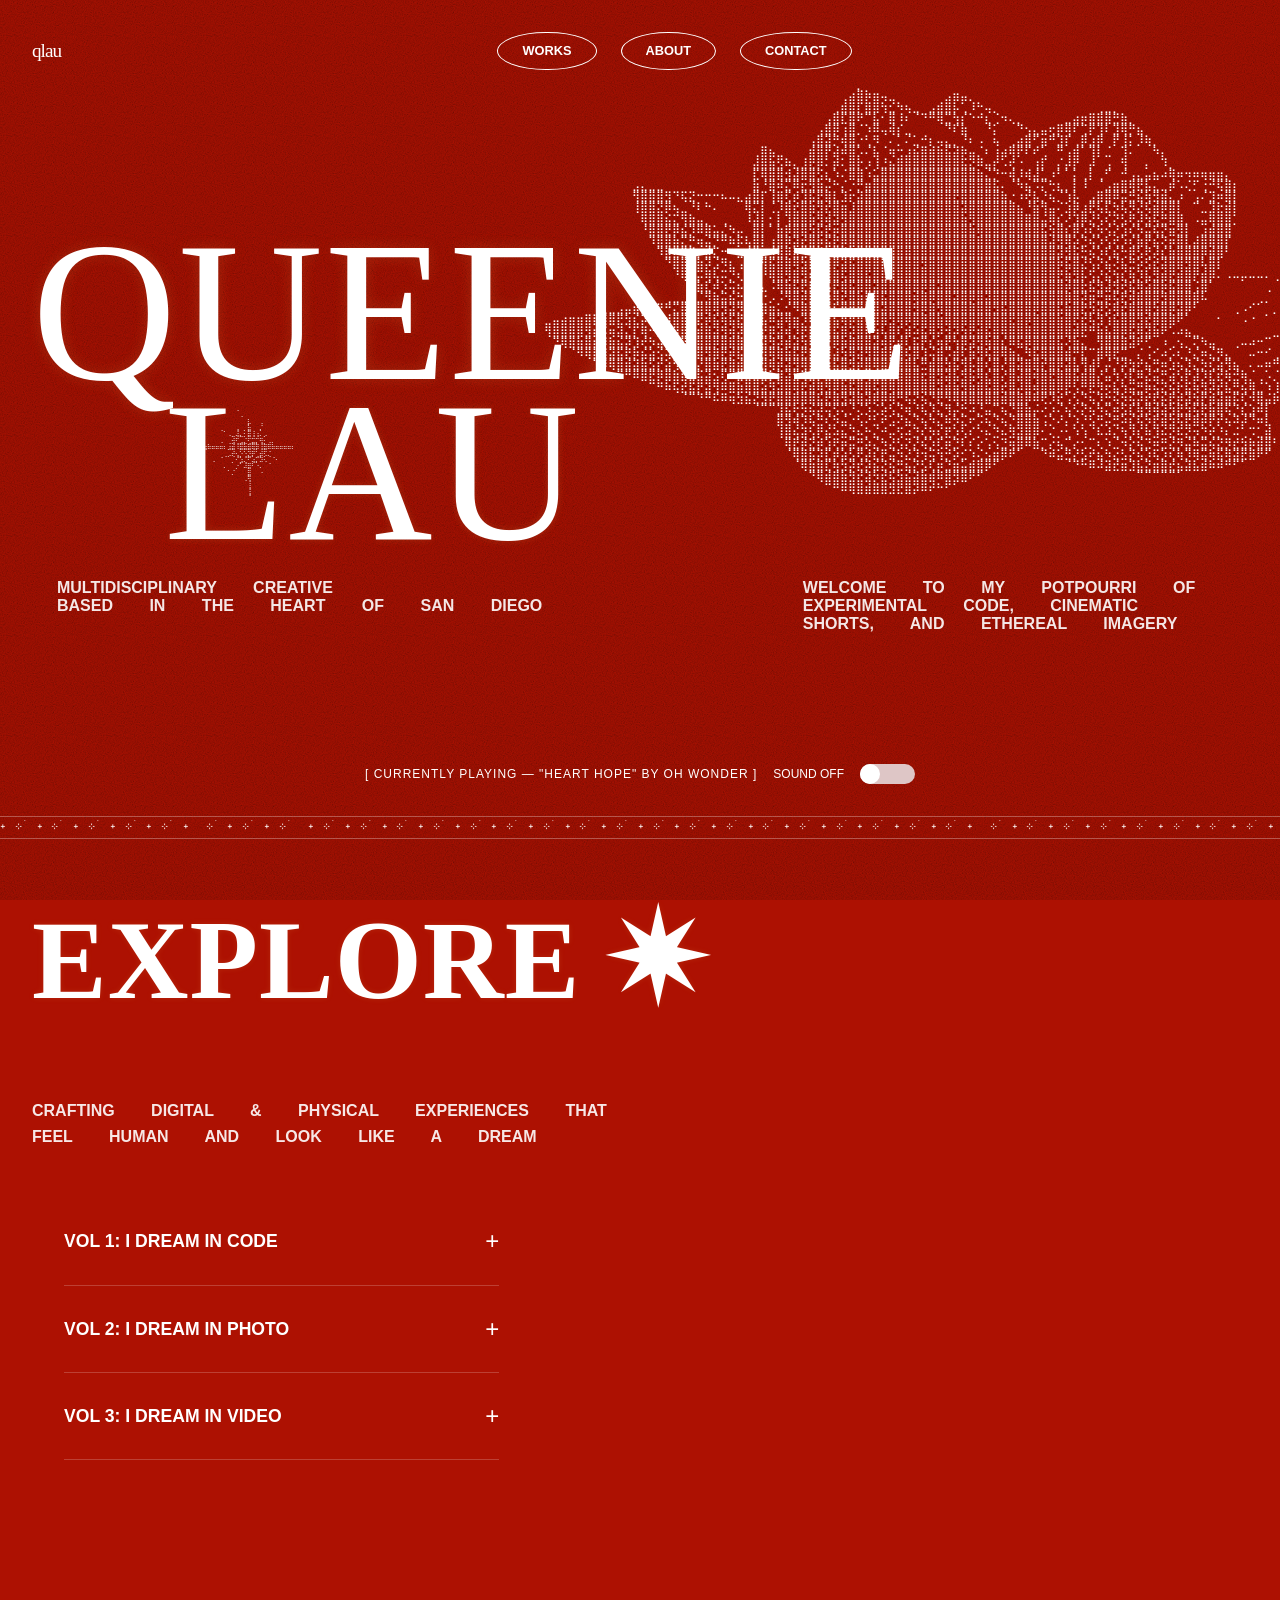
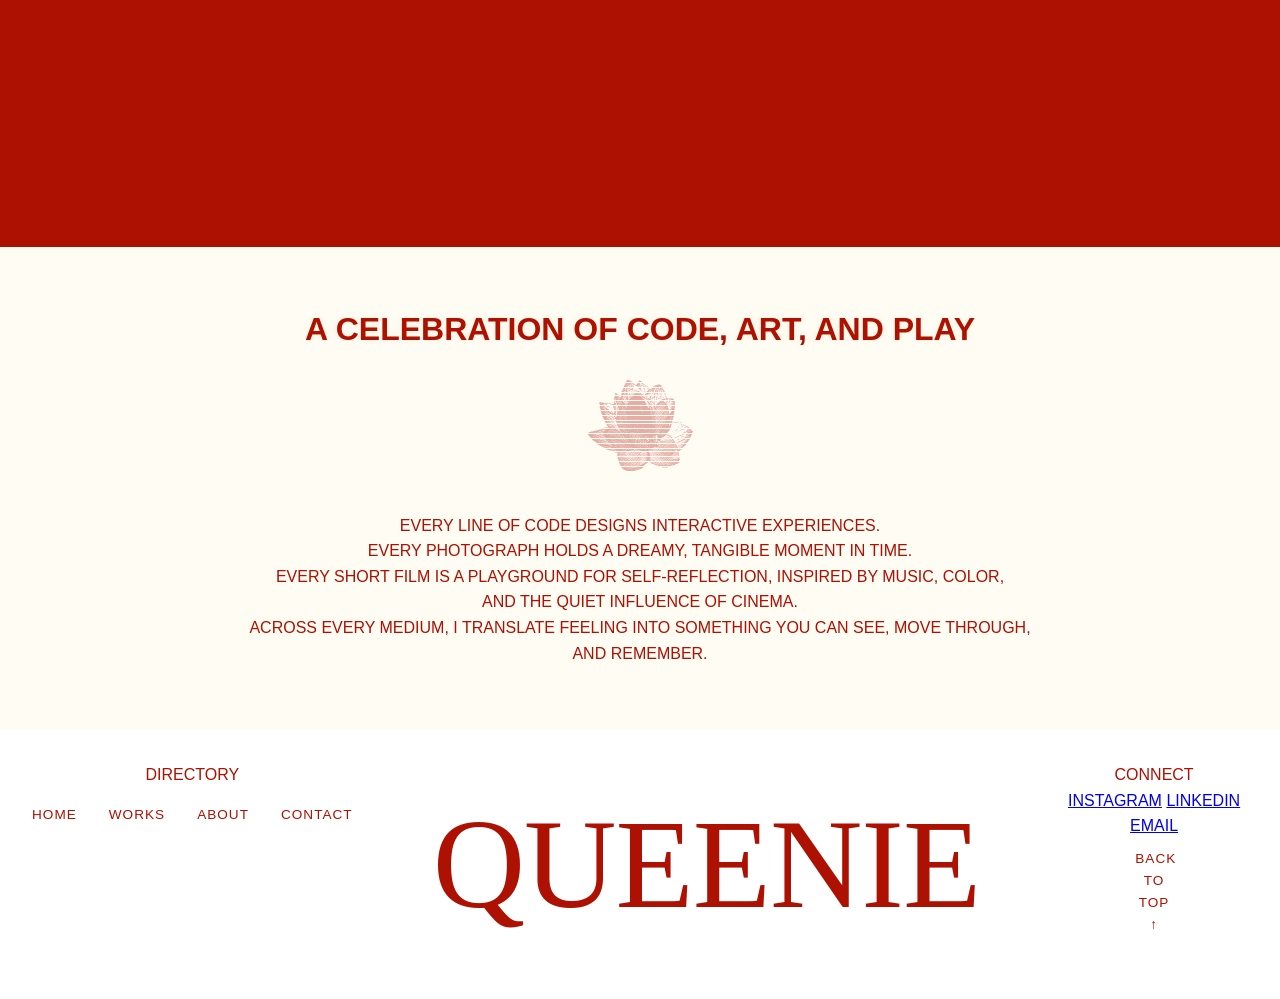
==== commit a737bec2: "update magazine" ====
--- a/index.html
+++ b/index.html
@@ -16,6 +16,7 @@
   </script>
   <script type="module" src="js/3d-cursor.js"></script>
   <script src="js/magazine.js"></script>
+  <script src="js/volume-buttons.js"></script>
   <script src="https://cdn.jsdelivr.net/npm/page-flip@2.0.7/dist/js/page-flip.browser.min.js"></script>
   </head>
   <body>
@@ -134,7 +135,7 @@
         <summary>VOL 1: I DREAM IN CODE <span class="plus-icon">+</span></summary>
         <div class="volume-content">
           <p>Three coding experiences centered around themes of self-reflection, connection, and the bridge between digital and physical space</p>
-          <button class="view-btn" data-page="1">Open Volume 1</button>
+          <button class="view-btn" data-url="code.html">Open Volume 1</button>
         </div>
       </details>
 
@@ -142,7 +143,7 @@
         <summary>VOL 2: I DREAM IN PHOTO <span class="plus-icon">+</span></summary>
         <div class="volume-content">
           <p>A collection of ethereal imagery captured across the heart of San Diego and beyond</p>
-          <button class="view-btn" data-page="4">Open Volume 2</button>
+          <button class="view-btn" data-url="photo.html">Open Volume 2</button>
         </div>
       </details>
 
@@ -150,18 +151,17 @@
         <summary>VOL 3: I DREAM IN VIDEO <span class="plus-icon">+</span></summary>
         <div class="volume-content">
           <p>Cinematic shorts exploring life lessons and self reflection</p>
-          <button class="view-btn" data-page="6">Open Volume 3</button>
+          <button class="view-btn" data-url="video.html">Open Volume 3</button>
         </div>
       </details>
     </div>
 
     <div class="magazine-viewport">
       <div id="magazine">
-        <div class="page" data-density="hard"><img src="assets/About.png" alt="Front Cover"></div>
-        <div class="page"><img src="assets/About.png" alt="Page 1"></div>
-        <div class="page"><img src="assets/About.png" alt="Page 2"></div>
-        <div class="page"><img src="assets/About.png" alt="Page 3"></div>
-        <div class="page" data-density="hard"><img src="assets/About.png" alt="Back Cover"></div>
+        <div class="page" data-density="hard"><img src="assets/table-of-contents.jpg" alt="Front Cover"></div>
+        <div class="page"><img src="assets/code-slide.jpg" alt="Page 1"></div>
+        <div class="page"><img src="assets/photo-slide.jpg" alt="Page 2"></div>
+        <div class="page"><img src="assets/video-slide.jpg" alt="Page 3"></div>
       </div>
     </div>
 
@@ -176,7 +176,7 @@
     <div class="celebration-section">
       <h1 id="celebration-text">A celebration of code, art, and play</h2>
 
-     <!-- <pre class="small-lotus">
+     <pre class="small-lotus">
 ⠀⠀⠀⠀⠀⠀⠀⠀⠀⠀⠀⠀⠀⠀⠀⠀⠀⠀⠀⠀⠀⠀⠀⠀⠀⠀⠀⠀⠀⠀⠀⠀⠀⠀⠀⠀⠀⠀⠀⡀⠀⠀⠀⠀⠀⠀⠀⠀⠀⠀⠀⠀⠀⠀⠀⠀⠀⠀⠀⠀⠀⠀⠀⠀⠀⠀⠀⠀⠀⠀⠀⠀⠀⠀⠀⠀⠀⠀⠀⠀⠀⠀⠀⠀⠀⠀⠀⠀⠀⠀⠀⠀⠀⠀⠀⠀⠀⠀⠀⠀⠀⠀⠀⠀⠀
 ⠀⠀⠀⠀⠀⠀⠀⠀⠀⠀⠀⠀⠀⠀⠀⠀⠀⠀⠀⠀⠀⠀⠀⠀⠀⠀⠀⠀⠀⠀⠀⠀⠀⠀⠀⠀⠀⢀⣴⣿⡷⣶⢤⣀⠀⠀⠀⠀⠀⠀⣠⣶⣤⡀⠀⠀⠀⠀⠀⠀⠀⠀⠀⠀⠀⠀⠀⠀⠀⠀⠀⠀⠀⠀⠀⠀⠀⠀⠀⠀⠀⠀⠀⠀⠀⠀⠀⠀⠀⠀⠀⠀⠀⠀⠀⠀⠀⠀⠀⠀⠀⠀⠀⠀⠀
 ⠀⠀⠀⠀⠀⠀⠀⠀⠀⠀⠀⠀⠀⠀⠀⠀⠀⠀⠀⠀⠀⠀⠀⠀⠀⠀⠀⠀⠀⠀⠀⠀⠀⠀⠀⠀⢀⣾⣿⡏⣿⣿⢳⣊⠳⢦⣀⠀⣠⣾⣿⡧⢁⠸⠓⢤⡀⠀⠀⠀⠀⠀⠀⠀⠀⠀⠀⠀⠀⢀⣀⡀⠀⠀⠀⠀⠀⠀⠀⠀⠀⠀⠀⠀⠀⠀⠀⠀⠀⠀⠀⠀⠀⠀⠀⠀⠀⠀⠀⠀⠀⠀⠀⠀⠀
@@ -215,7 +215,7 @@
 ⠀⠀⠀⠀⠀⠀⠀⠀⠀⠀⠀⠀⠀⠀⠀⠀⠀⠀⠀⠀⠀⠀⠀⠀⠀⠀⠀⠀⠀⠀⠀⠀⠀⠙⢿⣾⣿⣷⣻⣞⣽⡳⣞⢯⣳⣮⣽⣷⣾⠿⣿⣻⣿⠟⠋⠀⠀⠀⠀⠀⠀⠀⠀⠀⠀⠀⠀⠀⠀⠀⠀⠀⠀⠀⠉⠉⠉⠉⠉⠁⠀⠀⠀⠀⠀⠀⠀⠀⠀⠀⠀⠀⠀⠀⠀⠀⠀⠀⠀⠀⠀⠀⠀⠀⠀
 ⠀⠀⠀⠀⠀⠀⠀⠀⠀⠀⠀⠀⠀⠀⠀⠀⠀⠀⠀⠀⠀⠀⠀⠀⠀⠀⠀⠀⠀⠀⠀⠀⠀⠀⠀⠉⠛⠿⢿⣿⣾⣿⣿⣻⣟⣿⡽⠿⠞⠓⠋⠁⠀⠀⠀⠀⠀⠀⠀⠀⠀⠀⠀⠀⠀⠀⠀⠀⠀⠀⠀⠀⠀⠀⠀⠀⠀⠀⠀⠀⠀⠀⠀⠀⠀⠀⠀⠀⠀⠀⠀⠀⠀⠀⠀⠀⠀⠀⠀⠀⠀⠀⠀⠀⠀
 
-            </pre> -->
+            </pre>
       <p id="celebration-content-text">Every line of code designs interactive experiences.<br>
         Every photograph holds a dreamy, tangible moment in time. <br> Every short film is a playground for self-reflection, inspired by music, color, <br>and the quiet influence of cinema. 
         <br> Across every medium, I translate feeling into something you can see, move through, and remember.</p>
@@ -227,43 +227,76 @@
     </div>
     </main>
 
-    <footer class="footer">
-      <div class="footer-container">
-        <h1 id="footer-logo">QUEENIE</h1>
-        <pre id="footer-lotus">
-          ⠀⠀⠀⠀⠀⠀⣴⣿⣷⢦⢄⣴⡗⢢⢄⠀⠀⠀⠀⣀⣄⠀⠀⠀⠀⠀⠀⠀⠀⠀⠀⠀⠀⠀⠀
-⠀⠀⠀⠀⠀⠀⠀⠀⠀⠀⠀⠀⠀⠀⣼⢧⠁⠗⠯⠀⣉⠲⢈⠂⢑⣤⣶⡿⢻⠛⡗⣄⠀⠀⠀⠀⠀⠀⠀⠀⠀⠀⠀⠀
-⠀⠀⠀⠀⠀⠀⠀⠀⠀⠀⢀⣷⡦⣰⡟⠟⡄⠆⣤⣾⣾⣿⣾⡼⠟⢹⢸⣾⡜⡀⠁⠈⡄⠀⠀⠀⠀⠀⠀⠀⠀⠀⠀⠀
-⠀⠀⠀⠀⢠⣤⣄⢀⣀⡀⢸⡼⡟⢻⣗⢀⣣⣾⣿⣿⣿⣿⣿⣆⠉⡝⠠⢐⢁⣥⠶⠪⡝⠉⠙⣷⠀⠀⠀⠀⠀⠀⠀⠀
-⠀⠀⠀⠀⠸⣿⣓⣌⡂⠀⢹⡇⢻⣿⡟⢳⣿⣿⣿⣿⣿⣿⣿⣿⣶⣿⣆⢼⠟⠁⠀⢰⢿⡀⣸⣽⠀⠀⠀⠀⠀⠀⠀⠀
-⠀⠀⠀⠀⠀⠹⣿⣚⠷⢺⢾⣇⡯⣿⡇⣼⣿⣿⣿⣿⣿⣿⣿⣿⣿⣿⡞⣏⠀⠀⢀⠄⢀⣧⣾⡿⠀⠀⠀⠀⠀⠀⠀⠀
-⠀⠀⠀⠀⠀⠀⠻⣿⢆⠢⠑⢻⣿⣿⣿⣿⣿⣿⣿⣿⣿⣿⣿⣿⣿⣿⣷⣿⠀⠀⠈⠠⣿⣿⣿⣃⣀⡀⠀⠀⠀⠀⠀⠀
-⠀⠀⠀⠀⠀⢀⣀⣙⣦⣀⣠⠀⢻⣿⣿⣿⣿⣿⣿⣿⣿⣿⣿⣿⣿⣿⣿⣿⠀⠀⢀⣾⣷⣿⠏⠀⠀⡀⠉⠓⠠⢄⡀⠀
-⣤⣤⡶⠶⠋⡝⣵⣿⣿⣷⣮⡙⠢⢽⣿⣿⣿⠿⡿⠿⡿⢿⣿⣿⣿⣿⣿⣟⣀⢀⣿⣿⡿⠋⠀⠀⠀⠀⠈⡀⢄⣾⣾⠆
-⠙⠿⣿⣶⡵⡀⠚⢿⣿⣿⣿⣿⣶⣀⠉⢻⣿⣾⡞⡜⡱⣳⢻⣼⡛⣿⣿⣿⢼⣿⠟⠋⠀⠉⠢⢄⠀⠊⠁⠢⠄⣺⠏⠀
-⠀⠀⠈⠛⠷⣦⡤⣤⣝⣺⣮⡭⣿⣿⣿⣿⣿⣿⣿⣧⣿⡇⣼⣸⣿⣿⣿⣿⣏⠀⠁⠀⠀⠀⠀⠈⢆⠈⠠⣠⠞⠁⠀⠀
-⠀⠀⠀⠀⠀⠀⠉⠓⠂⠨⠭⠿⡿⠿⠿⠿⠿⠛⠛⠋⠛⠛⠻⠿⢷⡟⠋⠁⠀⠀⠀⠀⠀⠀⢀⡤⠈⣦⠚⠁⠀⠀⠀⠀
-⠀⠀⠀⠀⠀⠀⠀⠀⠀⠀⠀⠀⣇⠀⠀⠀⠀⠀⠀⠀⠀⠀⠀⠀⢸⡷⠀⠀⠀⠀⠀⠀⠐⠚⠛⠁⠈⣺⠀⠀⠀⠀⠀⠀
-⠀⠀⠀⠀⠀⠀⠀⠀⠀⠀⠀⠀⠙⣦⡀⠀⠀⠀⠀⠀⠀⠀⣀⣤⠞⠑⠬⣄⡀⠀⠀⠀⠀⠀⠀⣴⡿⠟⠀⠀⠀⠀⠀⠀
-⠀⠀⠀⠀⠀⠀⠀⠀⠀⠀⠀⠀⠀⠈⠳⣦⣤⣠⣤⣴⠶⠟⠋⠁⠀⠀⠀⠀⠈⠉⠉⠉⠉⠉⠉⠀⠀⠀⠀⠀⠀⠀⠀⠀
-        </pre>
-        <div class="footer-nav-links">
-          <a href="index.html">✷ Home</a>
-          <a href="works.html">✷ Works</a>
-          <a href="about.html">✷ About</a>
-          <a href="contact.html">✷ Contact</a>
-        </div>
-      </div>
-
-      <!-- <ul id="footer-nav-buttons">
-        <a href="#">Instagram</a>
-        <a href="#">Email</a>
-      </ul> -->
-
+<footer class="footer">
+  <div class="footer-container">
+    
+    <div class="footer-column left">
+      <p class="footer-label">DIRECTORY</p>
+      <nav class="footer-nav-links">
+        <a href="index.html">HOME</a>
+        <a href="works.html">WORKS</a>
+        <a href="about.html">ABOUT</a>
+        <a href="contact.html">CONTACT</a>
+      </nav>
+    </div>
+
+    <div class="footer-center">
+      <pre id="footer-lotus" class="ascii-shimmer">
+        ⠀⠀⠀⠀⠀⠀⠀⠀⠀⠀⠀⠀⠀⠀⠀⠀⠀⠀⠀⠀⠀⠀⠀⠀⠀⠀⠀⠀⠀⠀⠀⠀⠀⠀⠀⠀⠀⠀⠀⡀⠀⠀⠀⠀⠀⠀⠀⠀⠀⠀⠀⠀⠀⠀⠀⠀⠀⠀⠀⠀⠀⠀⠀⠀⠀⠀⠀⠀⠀⠀⠀⠀⠀⠀⠀⠀⠀⠀⠀⠀⠀⠀⠀⠀⠀⠀⠀⠀⠀⠀⠀⠀⠀⠀⠀⠀⠀⠀⠀⠀⠀⠀⠀⠀⠀
+⠀⠀⠀⠀⠀⠀⠀⠀⠀⠀⠀⠀⠀⠀⠀⠀⠀⠀⠀⠀⠀⠀⠀⠀⠀⠀⠀⠀⠀⠀⠀⠀⠀⠀⠀⠀⠀⢀⣴⣿⡷⣶⢤⣀⠀⠀⠀⠀⠀⠀⣠⣶⣤⡀⠀⠀⠀⠀⠀⠀⠀⠀⠀⠀⠀⠀⠀⠀⠀⠀⠀⠀⠀⠀⠀⠀⠀⠀⠀⠀⠀⠀⠀⠀⠀⠀⠀⠀⠀⠀⠀⠀⠀⠀⠀⠀⠀⠀⠀⠀⠀⠀⠀⠀⠀
+⠀⠀⠀⠀⠀⠀⠀⠀⠀⠀⠀⠀⠀⠀⠀⠀⠀⠀⠀⠀⠀⠀⠀⠀⠀⠀⠀⠀⠀⠀⠀⠀⠀⠀⠀⠀⢀⣾⣿⡏⣿⣿⢳⣊⠳⢦⣀⠀⣠⣾⣿⡧⢁⠸⠓⢤⡀⠀⠀⠀⠀⠀⠀⠀⠀⠀⠀⠀⠀⢀⣀⡀⠀⠀⠀⠀⠀⠀⠀⠀⠀⠀⠀⠀⠀⠀⠀⠀⠀⠀⠀⠀⠀⠀⠀⠀⠀⠀⠀⠀⠀⠀⠀⠀⠀
+⠀⠀⠀⠀⠀⠀⠀⠀⠀⠀⠀⠀⠀⠀⠀⠀⠀⠀⠀⠀⠀⠀⠀⠀⠀⠀⠀⠀⠀⠀⠀⠀⠀⠀⠀⢠⣿⣏⣿⠟⠉⣧⠂⣿⠸⠆⠈⠙⠛⢿⣉⢳⡎⠑⠚⣆⢈⠲⢄⡀⠀⠀⠀⠀⠀⣀⣴⡶⣿⣿⣿⣛⣷⡀⠀⠀⠀⠀⠀⠀⠀⠀⠀⠀⠀⠀⠀⠀⠀⠀⠀⠀⠀⠀⠀⠀⠀⠀⠀⠀⠀⠀⠀⠀⠀
+⠀⠀⠀⠀⠀⠀⠀⠀⠀⠀⠀⠀⠀⠀⠀⠀⠀⠀⠀⠀⠀⠀⠀⠀⠀⠀⠀⠀⠀⠀⠀⠀⠀⠀⢠⣿⡿⢰⣿⡈⠱⠿⢤⢾⡎⣀⠀⠀⠀⠀⠙⠏⣷⠀⠀⠘⡅⠀⠀⠙⢢⣄⣤⢖⡿⢿⠏⢉⡟⢹⠇⣹⢿⡛⣦⠀⠀⠀⠀⠀⠀⠀⠀⠀⠀⠀⠀⠀⠀⠀⠀⠀⠀⠀⠀⠀⠀⠀⠀⠀⠀⠀⠀⠀⠀
+⠀⠀⠀⠀⠀⠀⠀⠀⠀⠀⠀⠀⠀⠀⠀⠀⠀⠀⠀⠀⠀⠀⠀⠀⠀⠀⠀⠀⠀⠀⠀⠀⠀⢠⣿⣽⡛⢾⣿⡐⢃⠻⠀⠄⡁⠌⣁⠚⡆⢤⣄⡀⠘⠆⠠⠀⢦⠀⢀⣴⣿⠋⣶⠛⣹⡏⢀⡿⣰⡿⠀⡟⢸⡅⡸⢷⡀⠀⠀⠀⠀⠀⠀⠀⠀⠀⠀⠀⠀⠀⠀⠀⠀⠀⠀⠀⠀⠀⠀⠀⠀⠀⠀⠀⠀
+⠀⠀⠀⠀⠀⠀⠀⠀⠀⠀⠀⠀⠀⠀⠀⠀⠀⠀⠀⠀⠀⠀⠀⠀⠀⠀⢀⣿⣦⣀⠀⠀⠀⣾⣿⡟⣼⠾⣿⡡⠌⣧⠈⢶⢒⣰⣮⣿⣾⣷⣯⣽⡷⣤⡈⠆⢰⣴⢿⡟⠏⠞⢁⠀⠛⢠⣾⠁⢹⡇⣈⠀⢹⠄⠀⠀⠳⡄⠀⠀⠀⠀⠀⠀⠀⠀⠀⠀⠀⠀⠀⠀⠀⠀⠀⠀⠀⠀⠀⠀⠀⠀⠀⠀⠀
+⠀⠀⠀⠀⠀⠀⠀⠀⠀⠀⠀⠀⠀⠀⠀⠀⠀⠀⠀⠀⠀⠀⠀⠀⠀⠀⣼⣿⣷⣫⠷⣄⣸⣟⡿⠅⡾⠅⣿⡗⡰⢸⣘⣦⣿⣿⣿⣿⣿⣿⣿⣿⣯⣝⠿⣤⡞⠡⢞⠐⠀⢰⡏⠀⡌⡼⡟⠀⡼⠀⢠⠀⢻⠀⠀⡄⠀⠹⡀⠀⠀⠀⠀⠀⠀⠀⠀⠀⠀⠀⠀⠀⠀⠀⠀⠀⠀⠀⠀⠀⠀⠀⠀⠀⠀
+⠀⠀⠀⠀⠀⠀⠀⠀⠀⠀⠀⠀⠀⠀⠀⠀⠀⠀⠀⠀⠀⠀⠀⠀⠀⠀⣏⢿⣿⣿⣺⣼⣿⣿⣫⣆⠱⠌⣿⣿⠰⣥⣿⣿⣿⣿⣿⣿⣿⣿⣿⣿⣿⣿⣷⣌⡙⠒⢾⡸⢾⣼⣁⠰⠃⠁⡅⢀⡇⢀⠋⠀⠚⢠⣄⣤⣦⠴⢿⠶⠲⠶⢶⣶⣶⡄⠀⠀⠀⠀⠀⠀⠀⠀⠀⠀⠀⠀⠀⠀⠀⠀⠀⠀⠀
+⠀⠀⠀⠀⠀⠀⠀⠀⠀⠀⠀⣠⣄⣀⣀⠀⠀⠀⠀⠀⠀⠀⠀⠀⠀⠀⣷⠘⣿⠾⣍⠿⣖⣻⣷⡬⠓⡌⡐⡛⣶⣿⣿⣿⣿⣿⣿⣿⣿⣿⣿⣿⣿⣿⣿⣿⣯⠄⠈⠳⣦⠩⡍⢓⣆⡀⡇⠸⠀⠈⣠⣶⣿⢿⣟⣧⣄⣀⡾⠡⢌⡋⢐⠚⢯⣿⡆⠀⠀⠀⠀⠀⠀⠀⠀⠀⠀⠀⠀⠀⠀⠀⠀⠀⠀
+⠀⠀⠀⠀⠀⠀⠀⠀⠀⠀⠀⢻⣿⣿⣿⣻⠙⢯⣝⠒⠒⠒⠦⠤⣄⣴⣿⡏⢸⣿⢏⡾⣹⣯⣟⣿⣇⣹⡖⣽⣿⣿⣿⣿⣿⣿⣿⣿⣿⣿⣿⣟⣿⣿⣿⣿⣿⣷⡐⠰⢞⣧⡘⢦⡈⢱⡧⠀⣠⣿⣿⠿⣭⣛⣮⢷⣻⣾⣄⡰⠀⢠⠌⣹⠶⣿⡇⠀⠀⠀⠀⠀⠀⠀⠀⠀⠀⠀⠀⠀⠀⠀⠀⠀⠀
+⠀⠀⠀⠀⠀⠀⠀⠀⠀⠀⠀⢸⣿⣿⣝⡿⢦⣀⠘⠇⠓⠄⠀⠀⠀⢿⣍⡇⢈⡸⣿⣞⣿⣷⣻⣞⣿⣶⣸⣿⣿⣿⣿⣿⣿⣿⣿⣿⣿⣿⣿⣿⣽⣿⣿⣿⣿⣿⣿⣦⠘⣷⢻⣤⠌⣱⡿⣰⣟⢧⣏⡳⢧⡻⣜⢯⣾⡿⣿⡇⠀⠉⣀⣹⣗⣾⡇⠀⠀⠀⠀⠀⠀⠀⠀⠀⠀⠀⠀⠀⠀⠀⠀⠀⠀
+⠀⠀⠀⠀⠀⠀⠀⠀⠀⠀⠀⠀⢿⣿⣿⣮⣍⢻⣷⣤⡀⠀⢀⠀⠀⠸⣼⡇⡂⡇⢹⣿⣿⣷⣻⢾⣽⣻⣿⣿⣿⣿⣿⣿⣿⣿⣿⣿⣿⣿⣿⣿⣷⣻⣿⣿⣿⣿⣿⣿⣿⣿⣬⢿⣎⠜⣹⡿⣜⢣⢎⡝⣣⢟⡼⣳⢯⣛⣿⣿⡀⠠⣤⢿⣿⣿⡁⠀⠀⠀⠀⠀⠀⠀⠀⠀⠀⠀⠀⠀⠀⠀⠀⠀⠀
+⠀⠀⠀⠀⠀⠀⠀⠀⠀⠀⠀⠀⠘⣿⣿⣟⡿⣮⡹⠿⣿⣥⣌⠳⡤⠀⣿⡇⠁⣷⡿⣿⣿⣳⣯⣟⡶⣿⣿⣿⣿⣿⣿⣿⣿⣿⣿⣿⣿⣿⣿⣿⣿⣷⢿⣿⣿⣿⣿⣿⣿⣿⣯⣳⣿⣎⡿⡱⢎⡳⢪⡜⣱⢎⡳⣭⢯⡝⣶⣻⡇⠀⣰⣾⣿⣿⠀⠀⠀⠀⠀⠀⠀⠀⠀⠀⠀⠀⠀⠀⠀⠀⠀⠀⠀
+⠀⠀⠀⠀⠀⠀⠀⠀⠀⠀⠀⠀⠀⠹⣿⣿⣷⣍⡛⢶⣬⡙⠛⠷⡯⢧⣿⡇⢰⣿⡿⣽⣞⣿⡷⣯⣟⡿⣿⣿⣿⣿⣿⣿⣿⣿⣿⣿⣿⣿⣿⣿⣿⣿⣿⣿⣿⣿⣿⣿⣿⣿⣿⣼⣻⢿⡵⣙⢮⡱⢣⢞⡱⢎⣷⡟⣮⢝⡶⣿⣇⣼⣿⣿⣿⡏⠀⠀⠀⠀⠀⠀⠀⠀⠀⠀⠀⠀⠀⠀⠀⠀⠀⠀⠀
+⠀⠀⠀⠀⠀⠀⠀⠀⠀⠀⠀⠀⠀⠀⠹⣿⣿⣿⡟⡖⣬⣍⠒⠒⣦⡘⠻⣤⣾⣿⡿⣷⣻⡽⣿⡷⣯⣟⣷⣿⣿⣿⣿⣿⣿⣿⣿⣿⣿⣿⣿⣿⣿⣿⣿⣿⣿⣿⣿⣿⣿⣿⣿⣿⣽⣻⣯⣓⢮⡱⢏⣮⢓⡿⣣⢟⡼⣎⣷⣿⣿⣿⡿⣾⣿⠃⠀⠀⠀⠀⠀⠀⠀⠀⠀⠀⠀⠀⠀⠀⠀⠀⠀⠀⠀
+⠀⠀⠀⠀⠀⠀⠀⠀⠀⠀⠀⠀⠀⠀⠀⠙⣿⣿⡟⣷⡽⣨⠻⣆⢠⡙⠜⢻⣯⣿⣿⢿⣳⣟⣿⣿⡿⣽⣯⣿⣿⣿⣿⣿⣿⣿⣿⣻⣿⣿⣿⣿⣿⣿⣿⣿⣿⣿⣿⣿⣿⣿⣿⣿⡷⣯⣿⣜⢣⡝⣮⢜⣧⣛⡵⣫⣞⣽⣿⣿⣻⣿⢧⣿⡇⠀⠀⠀⠀⠀⠀⠀⠀⠀⠀⠀⠀⠀⠀⠀⠀⠀⠀⠀⠀
+⠀⠀⠀⠀⠀⠀⠀⠀⠀⠀⠀⠀⠀⠀⠀⠀⠘⢿⣿⡭⢿⢧⠭⡙⢆⡙⠀⠘⢿⣿⣻⣿⣻⢾⡽⣿⣿⢯⣿⣿⣯⣿⣿⣿⣿⣿⣿⣿⣿⣿⣿⣿⣿⣿⣿⣿⣿⣿⣿⣿⣿⣿⣿⣿⣟⣷⣻⡧⢫⡜⣮⢳⣎⢷⡹⣧⣻⣾⣟⣾⣿⡟⣾⡿⠄⠠⠤⡤⠤⠤⠄⢀⣀⠀⠀⠀⠀⠀⠀⠀⠀⠀⠀⠀⠀
+⠀⠀⠀⠀⠀⠀⠀⠀⠀⠀⠀⠀⠀⠀⠀⠀⠀⠀⠹⣷⣏⠾⡱⢭⠦⢌⠡⣄⠨⢿⣷⣯⣟⣯⡿⣯⣟⣿⣯⣿⣿⣽⣿⣿⣿⣿⣿⡿⣿⣽⣿⣿⣿⣿⣿⣿⣿⣿⣿⣿⣿⣿⣿⣿⣿⡾⣿⣗⣯⣻⣼⣻⢞⣯⢿⣵⣿⡷⣯⣿⣿⢨⣿⠁⠀⠀⠀⠀⠀⠀⢀⠀⠈⣉⠐⠦⢄⡀⠀⠀⠀⠀⠀⠀⠀
+⠀⠀⠀⠀⠀⠀⠀⠀⠀⠀⠀⠀⠀⠀⠀⢀⣀⣀⣀⣈⣻⣷⣭⣮⣓⡾⣦⠐⡠⠨⢻⣿⡾⣯⣟⣷⢿⣞⣿⣷⣿⣿⣯⣿⣿⣿⢾⣿⡿⣿⣿⣽⣿⡿⣿⣽⣿⣿⣿⣿⣿⣿⣿⣿⣿⣿⣿⡽⣶⣛⡶⢯⣟⢾⣿⣿⣿⣻⣿⣿⣿⣿⠧⠀⠀⠀⠀⠀⠀⢀⡀⠀⠠⠊⠁⠀⣀⡉⠓⡦⣄⠀⠀⠀⠀
+⠀⠀⠀⠀⠀⠀⠀⣀⣀⣠⣤⣶⡶⣾⡛⠛⣍⣿⣿⣿⣿⢿⣻⣽⡻⣟⡿⣿⣶⣅⣊⠻⣿⣯⡿⣾⢯⣟⣿⣿⣽⣿⣽⣿⣿⣿⣻⡿⣿⣻⣿⣿⣿⣿⣿⣿⣻⣯⣿⣿⣿⡿⣿⣿⣯⣷⣿⣟⣳⡽⣫⢿⣞⣿⣿⣿⣳⣿⡿⣽⡿⠃⠀⠀⠀⠀⢀⠠⠊⠁⠀⡀⠤⠒⠉⠉⠀⠀⢠⡽⣜⣛⡶⣄⠀
+⣀⣤⣴⣶⣶⣿⣿⢿⣿⣟⣳⣎⡵⢿⢫⣾⣿⣿⣿⣟⡾⣯⢷⣯⣟⣧⣟⣧⠿⣽⢿⣶⡹⢿⣿⣻⣯⢿⡾⣿⣽⣿⣿⣻⢿⡿⣿⣿⣿⣷⣿⣿⣿⣿⣿⣿⣿⣿⣟⣿⡿⣿⣿⣿⣷⣿⣟⣞⢧⣻⢱⣯⣿⣿⣻⣞⣿⣿⣿⠟⠁⠀⠀⠀⠂⠀⠀⠠⠐⠀⠁⠀⠀⠀⠀⣀⣡⠴⢓⣫⣭⣷⣿⣿⠃
+⢻⣿⣿⣿⣿⣻⣞⡯⢶⣽⣌⡏⢿⠒⡾⣏⣿⣿⣿⣾⣿⣽⣻⢾⡽⣾⡽⣞⡿⣽⢾⡹⣟⡿⣽⣿⣯⣿⡽⣿⣿⣳⢧⣿⢏⣾⠵⣯⢿⡽⣺⡽⣳⣟⣾⣯⣿⢿⣿⣿⣿⣿⣿⣿⣿⣿⣾⣟⠛⣷⣧⣿⡿⣯⢿⣽⣷⠟⠡⠴⣦⣀⠀⠀⠀⠀⠀⠀⠀⠀⠀⣀⡤⠔⠋⠁⠀⠠⢏⣙⣥⣿⣿⠃⠀
+⠀⠙⢿⣿⣷⣿⣞⡿⣷⣮⡽⣹⢞⡳⣴⣚⡹⣿⣿⣿⣿⡿⣿⣿⣿⣷⣿⣽⣻⡽⣾⣽⣳⢯⡿⣜⡿⣷⣿⣿⣿⣽⢾⣟⣾⢇⣯⡟⣎⢶⣟⢳⡿⣽⣻⢷⣿⣎⠿⣯⡿⣿⣿⣿⣯⢜⣷⣄⠀⢻⣿⣿⣿⣽⠟⢋⠀⠰⢀⢢⡀⢍⠳⣤⠀⠀⢀⠤⠴⠒⠉⠀⠀⠤⠖⠉⣀⣥⡶⢯⣙⡾⠃⠀⠀
+⠀⠀⠀⠈⠻⢿⣿⣿⣽⣯⣟⡷⣮⣵⣪⢭⡙⠭⠿⣿⣻⣿⣟⡾⣯⣿⣽⣻⢿⣿⣷⣯⣟⣯⣽⣻⣼⣳⢿⣽⣻⣿⣿⣷⣿⢯⣿⣹⢬⣿⡩⣾⢏⣷⣻⢯⣿⢿⣷⣄⠻⣯⣿⣿⣿⣾⡛⣏⠉⣿⢿⣟⣉⠀⡌⢠⠊⠴⡡⢆⡘⣌⠶⣌⡻⣄⠀⠀⠤⠒⠊⢀⢀⣤⠶⢛⠋⡅⣎⣷⠟⠁⠀⠀⠀
+⠀⠀⠀⠀⠀⠀⠉⠻⢿⣿⣾⣽⣷⣫⡞⣵⢫⡗⡳⡜⣿⣷⣟⣿⣾⣭⢷⣻⢿⡾⣽⣻⢿⡿⣿⣷⣯⣿⣻⡾⣿⢿⣿⣯⣿⣿⣧⣛⣾⣿⣳⣯⢻⡧⣿⢎⣿⡜⣿⣽⣿⣿⡞⣿⡿⣽⣧⢻⣼⠇⡬⡘⡽⣳⠞⣦⢛⠶⣱⢦⡹⣌⡳⢎⣵⢻⣦⠀⠄⠤⠶⠛⠡⠄⣂⠡⣼⣼⡿⠋⠀⠀⠀⠀⠀
+⠀⠀⠀⠀⠀⠀⠀⠀⠀⠉⠛⠿⣿⣟⡿⣿⣷⣿⣵⣯⣽⣢⢏⠿⣿⣿⣾⣭⡷⣿⣽⣻⢯⣟⡷⣯⣟⣿⣿⣿⢿⣿⣾⣿⣿⣿⣿⣖⣿⣻⣽⣧⣻⣯⢿⣎⣿⡜⣿⣼⣿⢾⣿⣟⣿⣿⣯⣾⣿⡜⣥⢳⡱⣏⠿⣜⣭⡛⣴⢣⡟⣼⡹⣏⣞⢷⣚⢷⡈⢀⠡⡈⠴⣲⢩⣾⡿⠋⠀⠀⠀⠀⠀⠀⠀
+⠀⠀⠀⠀⠀⠀⠀⠀⠀⠀⠀⠀⠀⠉⠛⠷⢯⣞⣯⡟⣽⢻⠿⣿⣷⣿⣿⣵⣻⣽⣿⢿⣟⣾⢿⣻⡿⣷⣯⡿⣿⢯⣿⢿⣿⣿⣿⣿⣿⣽⣾⣷⣻⣷⣿⣯⣿⣞⣿⡼⣿⢾⣿⣿⡿⣟⢣⡛⣟⡻⢖⣧⢳⣭⣛⡷⢮⣝⢮⡗⣯⢷⣻⡽⣞⣧⣛⢮⢿⣈⠱⢸⢰⣱⠿⠉⠀⠀⠀⠀⠀⠀⠀⠀⠀
+⠀⠀⠀⠀⠀⠀⠀⠀⠀⠀⠀⠀⠀⠀⠀⠀⠀⠈⠉⠙⠛⠯⠿⢶⣳⣮⣝⣻⣟⣿⣿⣿⣿⣿⣯⣟⣿⣻⣽⣿⣽⡿⡿⢿⡛⢯⡝⢮⡙⣟⠻⢿⢿⣿⣿⣿⣿⣾⣿⣿⡿⠿⢟⡹⣞⢡⢣⡙⢦⡹⣓⢮⡳⢮⡽⣞⣟⡮⣟⡾⣽⣳⡟⣾⣽⣶⡯⢏⠺⣿⣬⡷⠋⠁⠀⠀⠀⠀⠀⠀⠀⠀⠀⠀⠀
+⠀⠀⠀⠀⠀⠀⠀⠀⠀⠀⠀⠀⠀⠀⠀⠀⠀⠀⠀⠀⠀⠀⠀⠀⠀⠀⠈⠉⠉⣹⣯⢗⡳⢮⡽⢭⢫⢍⡘⢌⡱⢌⡵⢣⡙⢶⡘⢧⡹⣌⢻⡬⡓⠴⡘⣤⡉⢦⡙⣿⣷⡬⠔⡰⠌⢦⠣⡝⢦⠳⣍⠶⣫⣏⢷⣻⢾⣽⣳⣟⣳⢯⣟⣷⣿⢯⡙⣎⣱⠾⡇⠀⠀⠀⠀⠀⠀⠀⠀⠀⠀⠀⠀⠀⠀
+⠀⠀⠀⠀⠀⠀⠀⠀⠀⠀⠀⠀⠀⠀⠀⠀⠀⠀⠀⠀⠀⠀⠀⠀⠀⠀⠀⠀⠀⣿⣻⢾⡹⢧⣛⢎⡳⣬⡐⢣⠜⣃⠞⣡⠝⣦⡙⢦⠳⣌⠷⡳⣍⠖⡩⢦⡙⢦⡙⣿⣿⣷⢨⡑⠜⡌⡱⡘⣣⢛⡬⣛⠵⣎⢯⡳⣟⣾⣳⢯⣟⣿⡾⡟⡞⢦⠽⡼⠙⠶⣇⠀⠀⠀⠀⠀⠀⠀⠀⠀⠀⠀⠀⠀⠀
+⠀⠀⠀⠀⠀⠀⠀⠀⠀⠀⠀⠀⠀⠀⠀⠀⠀⠀⠀⠀⠀⠀⠀⠀⠀⠀⠀⠀⠀⢸⣿⢮⣽⢣⡟⣮⠵⣦⣙⠦⡓⣌⠚⡤⢫⠴⣙⢎⡳⢎⣟⡱⢣⠎⡑⠦⣙⠦⣻⣽⣿⡿⠂⢌⡐⢂⠱⢱⠈⠧⠼⣌⢳⡹⣎⠷⣹⠮⣝⠯⣝⡲⣙⢞⡘⠆⠬⢁⠩⣁⣾⠀⠀⠀⠀⠀⠀⠀⠀⠀⠀⠀⠀⠀⠀
+⠀⠀⠀⠀⠀⠀⠀⠀⠀⠀⠀⠀⠀⠀⠀⠀⠀⠀⠀⠀⠀⠀⠀⠀⠀⠀⠀⠀⠀⠀⢿⣟⡾⣝⡾⣱⢟⡶⣭⣛⡵⣌⠳⣜⢣⡝⡜⢮⡱⢏⡶⣙⠇⠎⡔⢡⢢⣙⢶⣿⠿⣷⡉⡔⢦⡉⡔⢂⡉⢆⠱⣈⠲⡕⢮⣙⠶⣛⣜⡻⣬⠷⣭⢮⣝⡻⣞⣳⡷⣾⣿⠃⠀⠀⠀⠀⠀⠀⠀⠀⠀⠀⠀⠀⠀
+⠀⠀⠀⠀⠀⠀⠀⠀⠀⠀⠀⠀⠀⠀⠀⠀⠀⠀⠀⠀⠀⠀⠀⠀⠀⠀⠀⠀⠀⠀⠈⢿⣿⣯⡽⣏⡾⣵⣣⢟⡼⣎⡟⣬⠳⣜⡹⢲⢭⢳⡚⡵⣊⠱⢌⣢⣶⡿⠟⠁⠀⠀⠙⠾⣥⣛⡜⣣⠞⣦⠳⣔⣣⡝⢮⡱⢯⡱⢎⢷⡹⢿⣭⢷⣯⢿⣽⣟⣿⠟⠋⠀⠀⠀⠀⠀⠀⠀⠀⠀⠀⠀⠀⠀⠀
+⠀⠀⠀⠀⠀⠀⠀⠀⠀⠀⠀⠀⠀⠀⠀⠀⠀⠀⠀⠀⠀⠀⠀⠀⠀⠀⠀⠀⠀⠀⠀⠈⢿⣷⣿⣏⢷⣳⡽⣞⡽⣮⣝⢮⣛⣦⡝⣣⢏⡶⣙⣶⣥⣾⣿⡿⠋⠀⠀⠀⠀⠀⠀⠀⠀⠈⠙⠓⠿⠼⣽⣞⣶⣹⣧⣝⣶⣿⣞⣦⣽⣧⣾⠷⠾⠛⠋⠁⠀⠀⠀⠀⠀⠀⠀⠀⠀⠀⠀⠀⠀⠀⠀⠀⠀
+⠀⠀⠀⠀⠀⠀⠀⠀⠀⠀⠀⠀⠀⠀⠀⠀⠀⠀⠀⠀⠀⠀⠀⠀⠀⠀⠀⠀⠀⠀⠀⠀⠀⠙⢿⣾⣿⣷⣻⣞⣽⡳⣞⢯⣳⣮⣽⣷⣾⠿⣿⣻⣿⠟⠋⠀⠀⠀⠀⠀⠀⠀⠀⠀⠀⠀⠀⠀⠀⠀⠀⠀⠀⠀⠉⠉⠉⠉⠉⠁⠀⠀⠀⠀⠀⠀⠀⠀⠀⠀⠀⠀⠀⠀⠀⠀⠀⠀⠀⠀⠀⠀⠀⠀⠀
+⠀⠀⠀⠀⠀⠀⠀⠀⠀⠀⠀⠀⠀⠀⠀⠀⠀⠀⠀⠀⠀⠀⠀⠀⠀⠀⠀⠀⠀⠀⠀⠀⠀⠀⠀⠉⠛⠿⢿⣿⣾⣿⣿⣻⣟⣿⡽⠿⠞⠓⠋⠁⠀⠀⠀⠀⠀⠀⠀⠀⠀⠀⠀⠀⠀⠀⠀⠀⠀⠀⠀⠀⠀⠀⠀⠀⠀⠀⠀⠀⠀⠀⠀⠀⠀⠀⠀⠀⠀⠀⠀⠀⠀⠀⠀⠀⠀⠀⠀⠀⠀⠀⠀⠀⠀
+      </pre>
+      <h1 id="footer-logo">QUEENIE</h1>
+    </div>
+
+    <div class="footer-column right">
+      <p class="footer-label">CONNECT</p>
+      <nav class="footer-social-links">
+        <a href="https://www.instagram.com/shotbyqueenie/" target="_blank">INSTAGRAM</a>
+        <a href="https://www.linkedin.com/in/queenieelau/" target="_blank">LINKEDIN</a>
+        <a href="mailto:queenieelau@email.com">EMAIL</a>
+      </nav>
       <p id="back-to-top">
-        <a href="index.html">BACK TO THE TOP</a>
+        <a href="#top">BACK TO TOP <span>↑</span></a>
       </p>
-    </footer>
+    </div>
+
+  </div>
+</footer>
     
   </body>
 </html>
